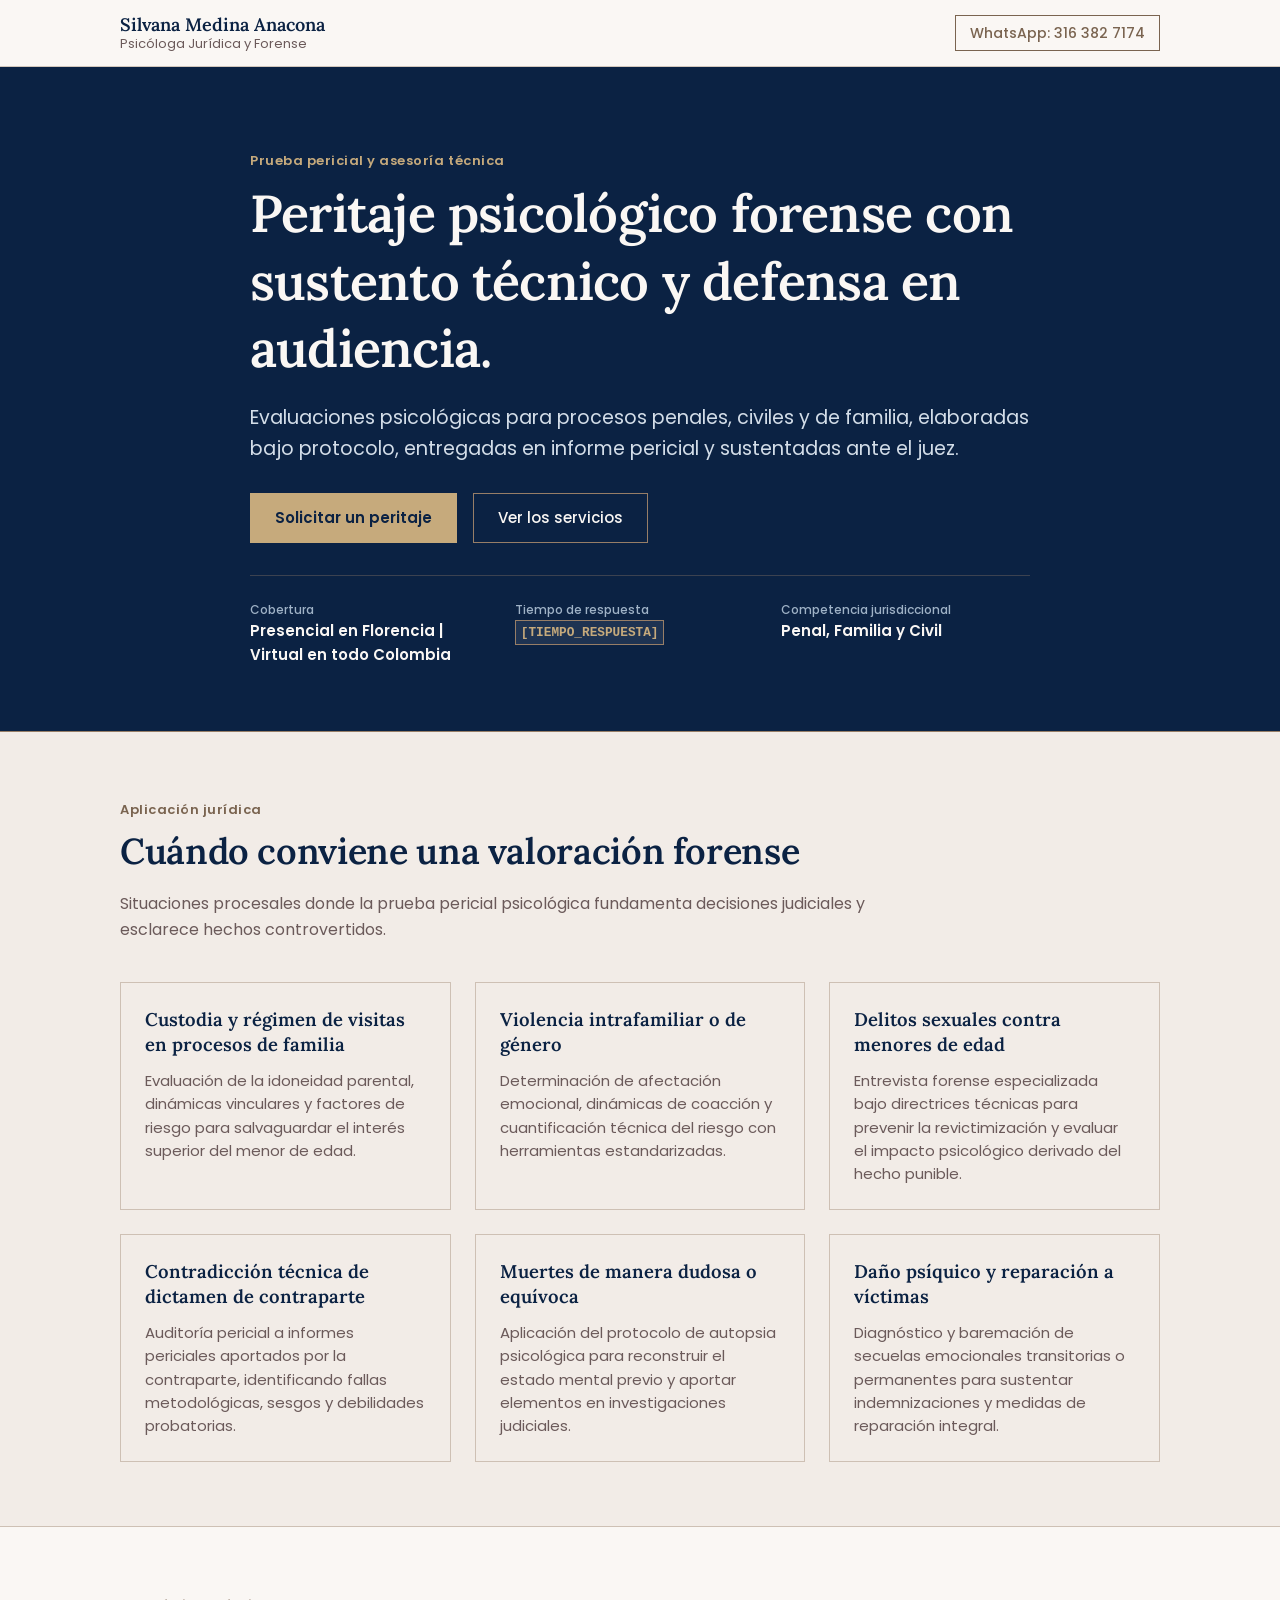
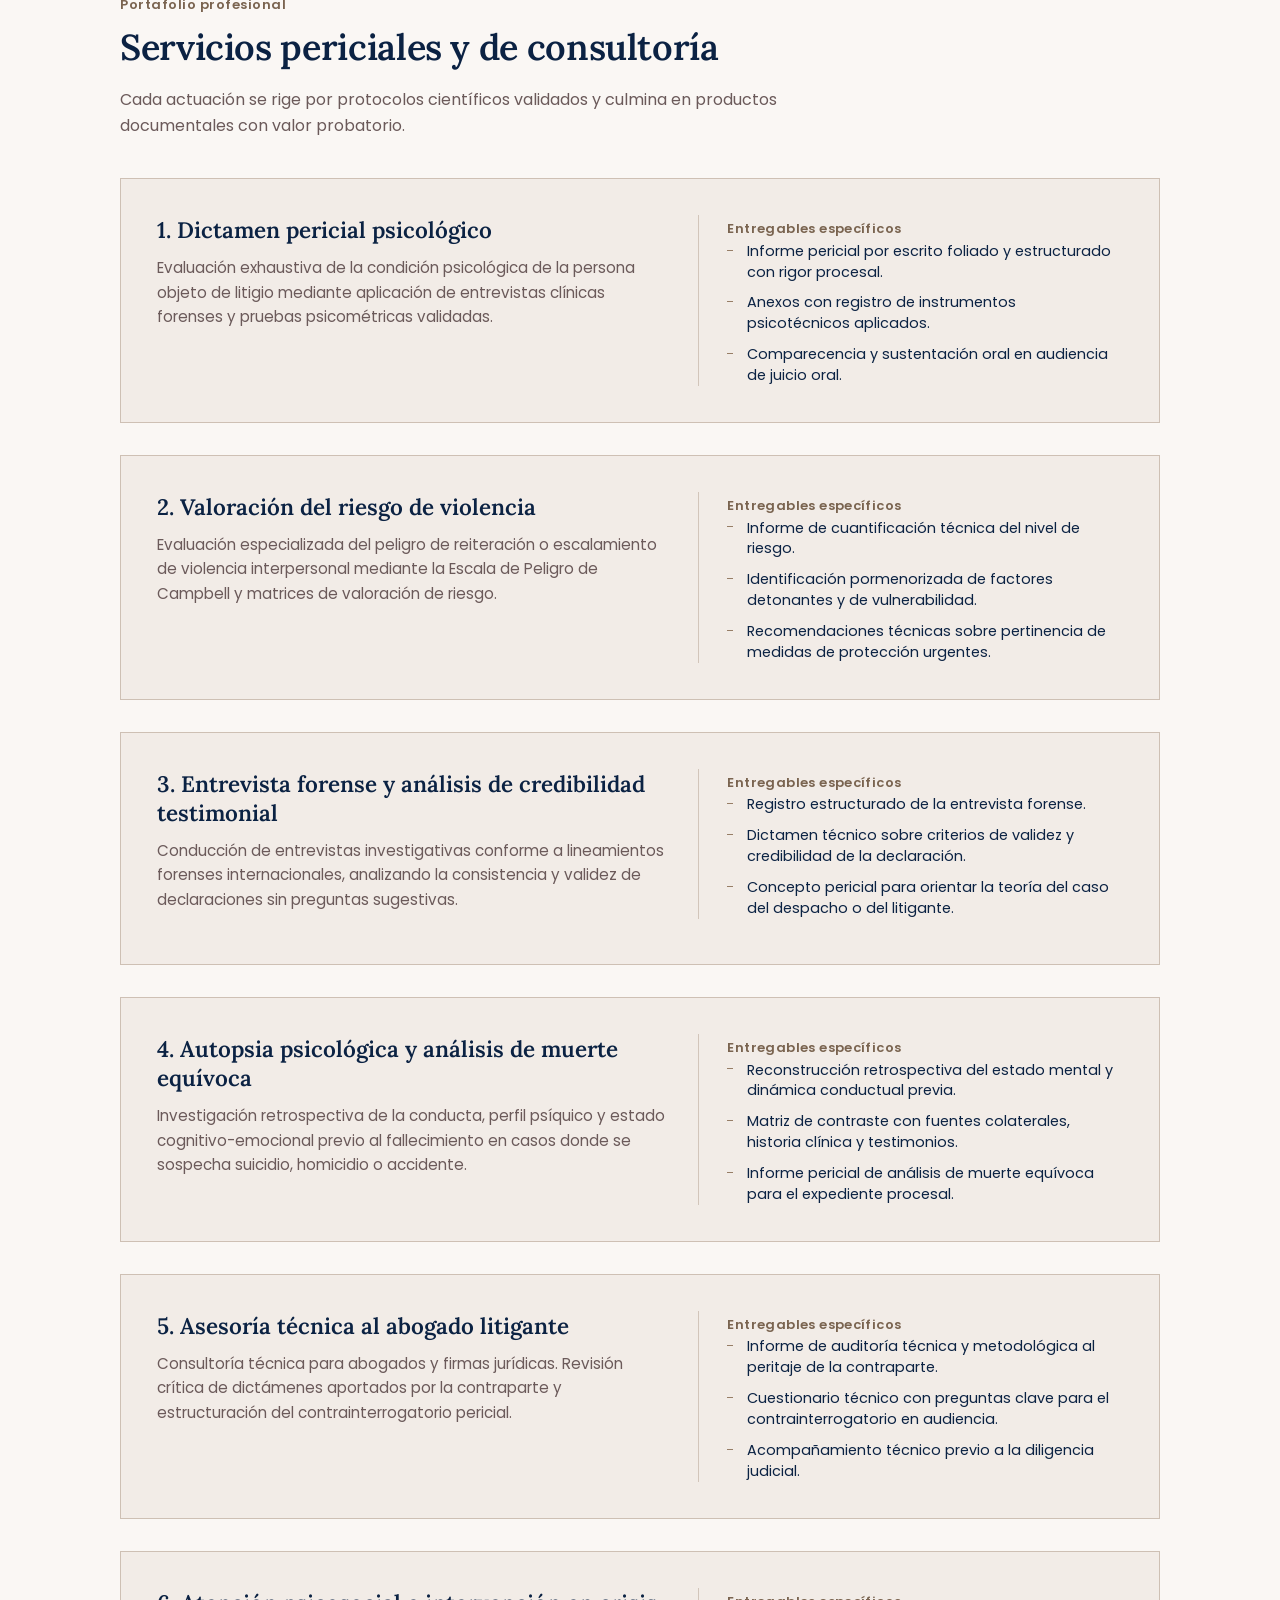
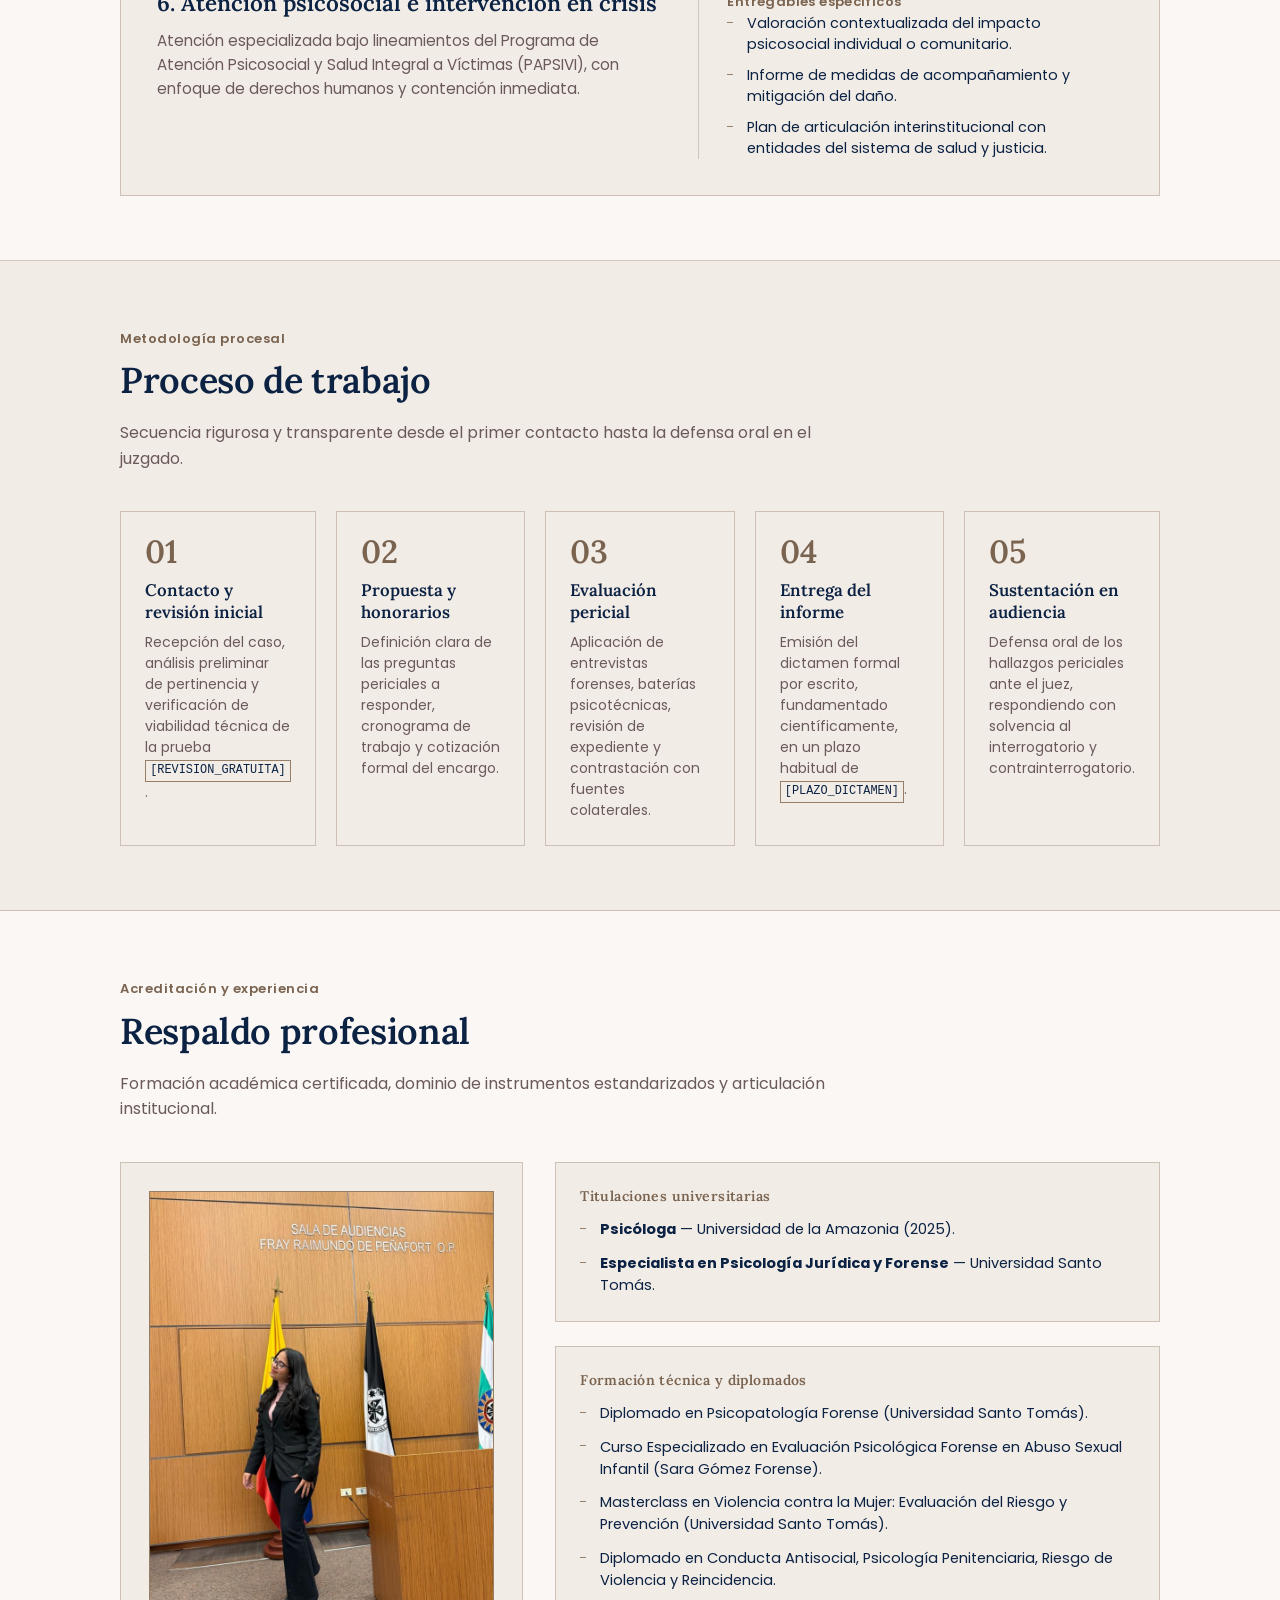
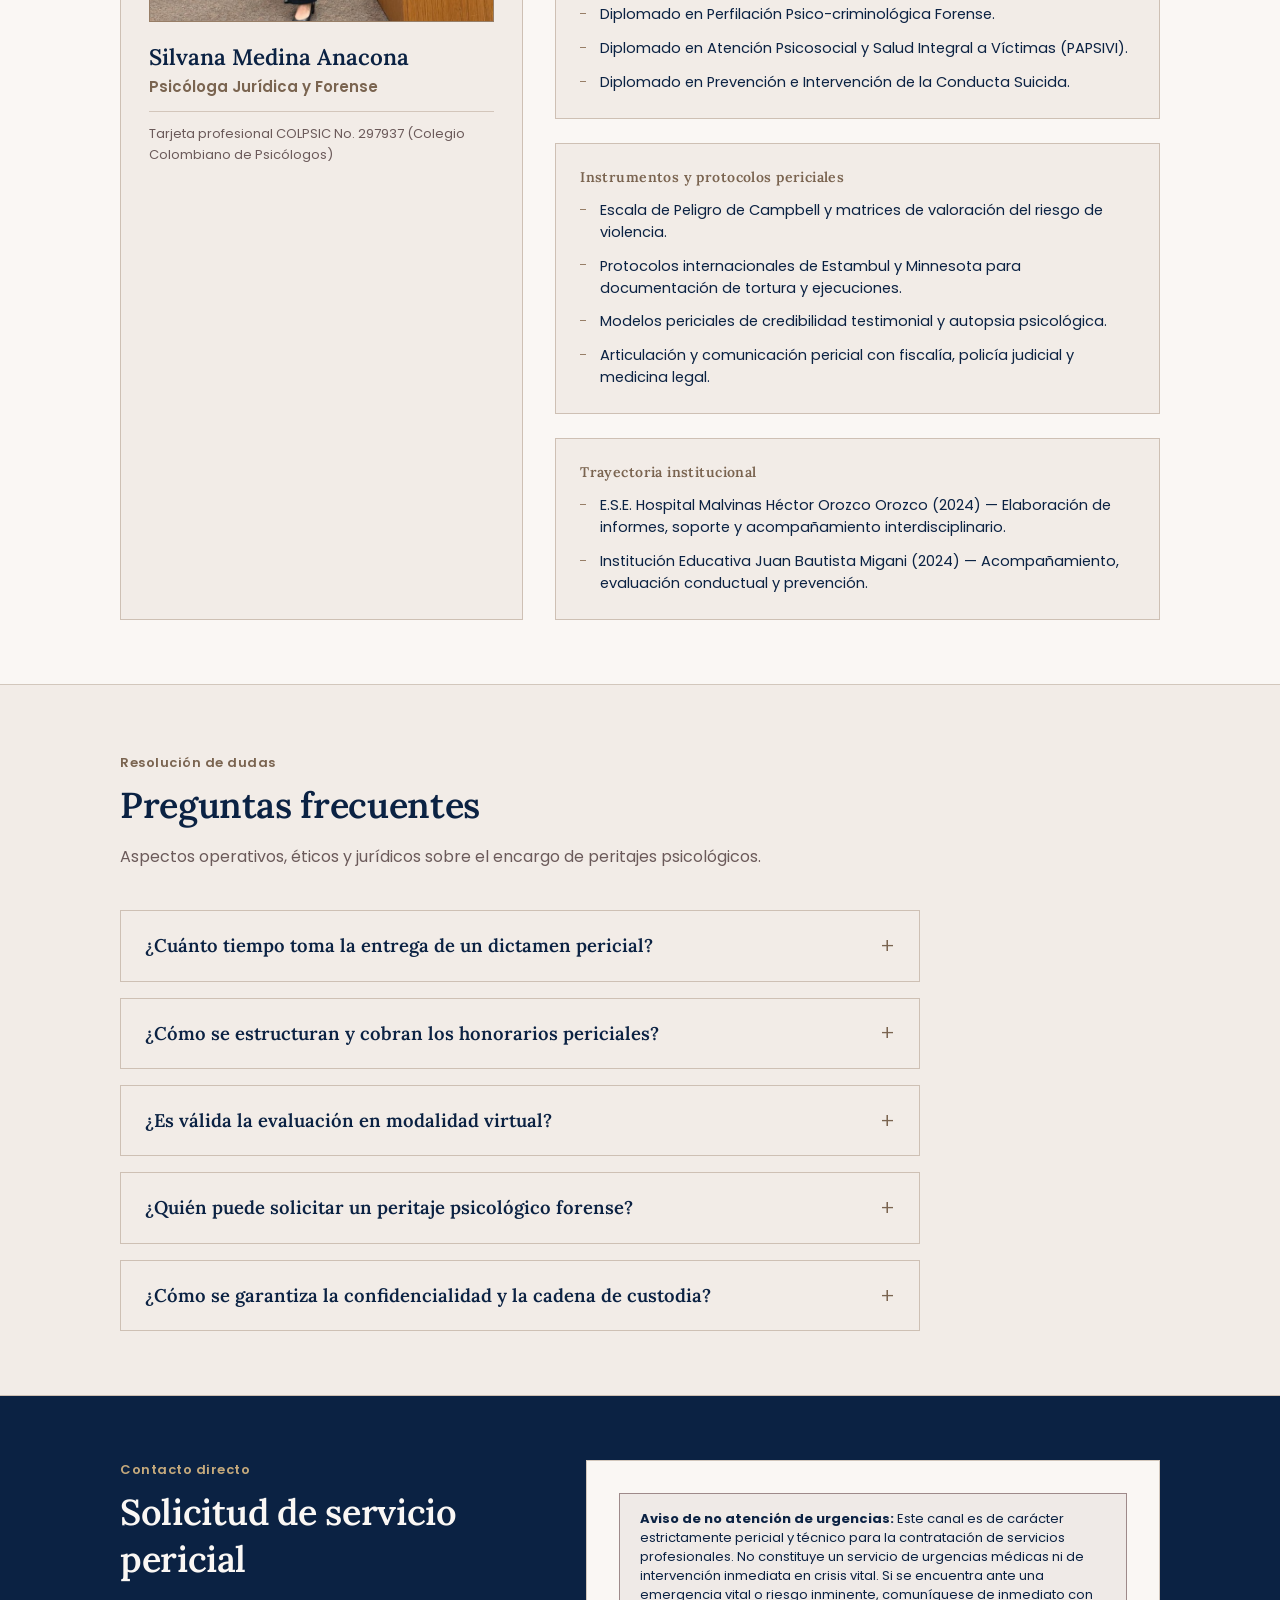
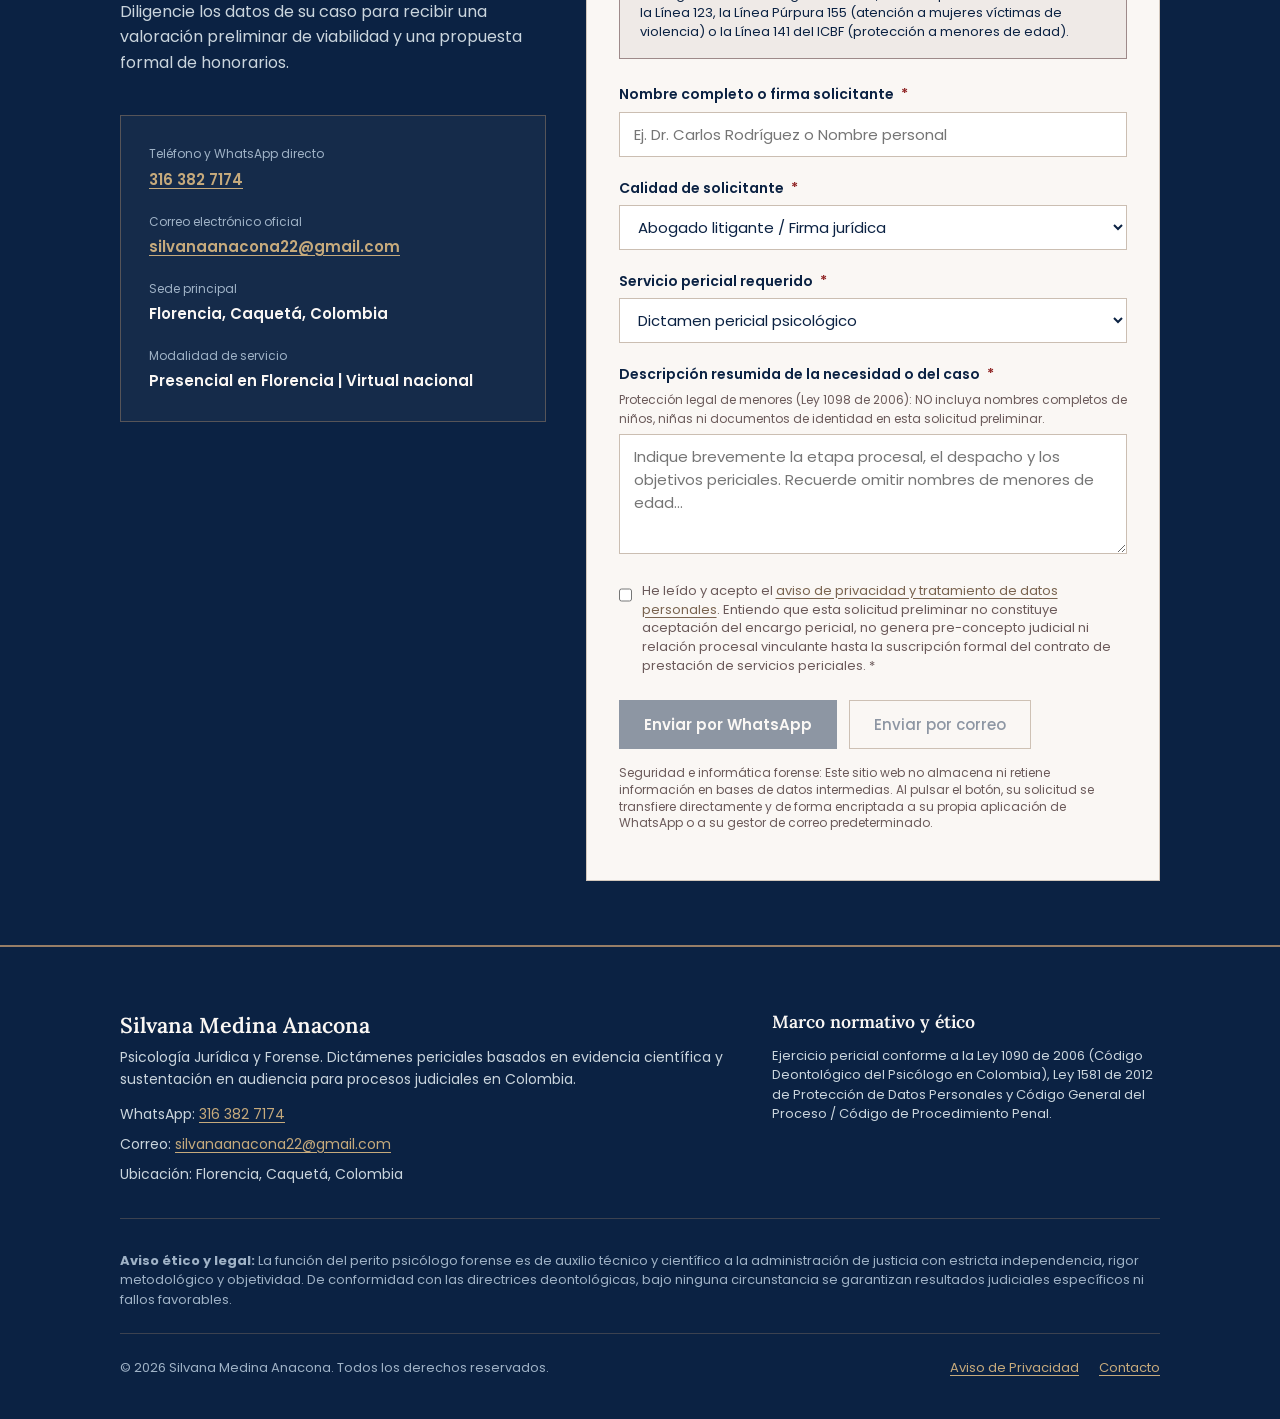
==== index.html @ f07126b5 "feat: initial release of forensic psychology website" ====
<!DOCTYPE html>
<html lang="es-CO">

<head>
  <meta charset="UTF-8">
  <meta name="viewport" content="width=device-width, initial-scale=1.0">
  <meta http-equiv="X-Content-Type-Options" content="nosniff">
  <meta name="referrer" content="strict-origin-when-cross-origin">

  <title>Psicóloga forense en Florencia, Caquetá | Peritaje psicológico</title>
  <meta name="description"
    content="Peritajes psicológicos forenses con sustento técnico y sustentación en audiencia. Evaluaciones para procesos penales, civiles y de familia en Florencia, Caquetá y Colombia.">
  <meta name="keywords"
    content="psicóloga forense, peritaje psicológico, perito psicólogo, dictamen pericial, valoración de riesgo, Florencia, Caquetá, Colombia">
  <link rel="canonical" href="https://silvanamedinaforense.github.io/">

  <!-- Open Graph -->
  <meta property="og:title" content="Peritaje psicológico forense con sustento técnico y defensa en audiencia">
  <meta property="og:description"
    content="Evaluaciones periciales psicológicas para procesos penales, civiles y de familia. Atención presencial en Florencia y virtual en todo Colombia.">
  <meta property="og:type" content="website">
  <meta property="og:url" content="https://silvanamedinaforense.github.io/">
  <meta property="og:image" content="https://silvanamedinaforense.github.io/img/og-image.jpg">
  <meta property="og:locale" content="es_CO">

  <!-- Twitter Card -->
  <meta name="twitter:card" content="summary_large_image">
  <meta name="twitter:title" content="Psicología Jurídica y Forense | Silvana Medina Anacona">
  <meta name="twitter:description"
    content="Dictámenes periciales, valoración de riesgo, análisis de credibilidad y asesoría técnica a abogados litigantes en Colombia.">
  <meta name="twitter:image" content="https://silvanamedinaforense.github.io/img/og-image.jpg">

  <!-- Icono y tipografias -->
  <link rel="icon" type="image/svg+xml" href="img/favicon.svg">
  <link rel="preconnect" href="https://fonts.googleapis.com">
  <link rel="preconnect" href="https://fonts.gstatic.com" crossorigin>
  <link
    href="https://fonts.googleapis.com/css2?family=Lora:ital,wght@0,400;0,500;0,600;0,700;1,400;1,500&family=Poppins:wght@300;400;500;600;700&display=swap"
    rel="stylesheet">

  <!-- Estilos del sitio -->
  <link rel="stylesheet" href="css/styles.css">

  <!-- Datos estructurados Schema.org -->
  <script type="application/ld+json">
  {
    "@context": "https://schema.org",
    "@type": "ProfessionalService",
    "name": "Silvana Medina Anacona - Psicología Jurídica y Forense",
    "image": "https://silvanamedinaforense.github.io/img/og-image.jpg",
    "description": "Servicios de peritaje psicológico forense, valoración del riesgo de violencia, análisis de credibilidad testimonial y asesoría técnica para procesos judiciales en Colombia.",
    "telephone": "+573163827174",
    "email": "silvanaanacona22@gmail.com",
    "address": {
      "@type": "PostalAddress",
      "addressLocality": "Florencia",
      "addressRegion": "Caquetá",
      "addressCountry": "CO"
    },
    "areaServed": [
      {
        "@type": "AdministrativeArea",
        "name": "Florencia, Caquetá"
      },
      {
        "@type": "Country",
        "name": "Colombia"
      }
    ],
    "hasOfferCatalog": {
      "@type": "OfferCatalog",
      "name": "Servicios Periciales Forenses",
      "itemListElement": [
        {
          "@type": "Offer",
          "itemOffered": {
            "@type": "Service",
            "name": "Dictamen pericial psicológico"
          }
        },
        {
          "@type": "Offer",
          "itemOffered": {
            "@type": "Service",
            "name": "Valoración del riesgo de violencia (Escala de Peligro de Campbell)"
          }
        },
        {
          "@type": "Offer",
          "itemOffered": {
            "@type": "Service",
            "name": "Entrevista forense y análisis de credibilidad testimonial"
          }
        },
        {
          "@type": "Offer",
          "itemOffered": {
            "@type": "Service",
            "name": "Autopsia psicológica y análisis de muerte equívoca"
          }
        },
        {
          "@type": "Offer",
          "itemOffered": {
            "@type": "Service",
            "name": "Asesoría técnica al abogado litigante"
          }
        },
        {
          "@type": "Offer",
          "itemOffered": {
            "@type": "Service",
            "name": "Atención psicosocial (PAPSIVI) e intervención en crisis"
          }
        }
      ]
    }
  }
  </script>
</head>

<body>
  <!-- Enlace accesible de salto -->
  <a href="#contenido-principal" class="skip-link">Saltar al contenido principal</a>

  <!-- 6.1 Barra superior -->
  <header class="top-bar">
    <div class="container top-bar-inner">
      <div class="brand-info">
        <span class="brand-name">Silvana Medina Anacona</span>
        <span class="brand-title">Psicóloga Jurídica y Forense</span>
      </div>
      <div class="top-bar-actions">
        <a href="https://wa.me/573163827174" target="_blank" rel="noopener noreferrer" class="top-contact-link">
          WhatsApp: 316 382 7174
        </a>
      </div>
    </div>
  </header>

  <main id="contenido-principal">
    <!-- 6.2 Encabezado principal (Hero) -->
    <section class="hero">
      <div class="container hero-content">
        <span class="section-tag">Prueba pericial y asesoría técnica</span>
        <h1>Peritaje psicológico forense con sustento técnico y defensa en audiencia.</h1>
        <p class="lead">Evaluaciones psicológicas para procesos penales, civiles y de familia, elaboradas bajo
          protocolo, entregadas en informe pericial y sustentadas ante el juez.</p>
        <div class="hero-actions">
          <a href="#solicitud" class="btn btn-primary">Solicitar un peritaje</a>
          <a href="#servicios" class="btn btn-secondary">Ver los servicios</a>
        </div>
        <div class="hero-meta">
          <div class="meta-item">
            <span class="meta-label">Cobertura</span>
            <span class="meta-value">Presencial en Florencia | Virtual en todo Colombia</span>
          </div>
          <div class="meta-item">
            <span class="meta-label">Tiempo de respuesta</span>
            <span class="meta-value"><span class="pending-placeholder">[TIEMPO_RESPUESTA]</span></span>
          </div>
          <div class="meta-item">
            <span class="meta-label">Competencia jurisdiccional</span>
            <span class="meta-value">Penal, Familia y Civil</span>
          </div>
        </div>
      </div>
    </section>

    <!-- 6.3 Cuándo conviene una valoración forense -->
    <section class="section section-alt" id="casos-de-uso">
      <div class="container">
        <div class="section-header">
          <span class="section-tag">Aplicación jurídica</span>
          <h2>Cuándo conviene una valoración forense</h2>
          <p class="text-muted">Situaciones procesales donde la prueba pericial psicológica fundamenta decisiones
            judiciales y esclarece hechos controvertidos.</p>
        </div>
        <div class="cases-grid">
          <article class="case-card">
            <h3 class="case-title">Custodia y régimen de visitas en procesos de familia</h3>
            <p class="case-desc">Evaluación de la idoneidad parental, dinámicas vinculares y factores de riesgo para
              salvaguardar el interés superior del menor de edad.</p>
          </article>
          <article class="case-card">
            <h3 class="case-title">Violencia intrafamiliar o de género</h3>
            <p class="case-desc">Determinación de afectación emocional, dinámicas de coacción y cuantificación técnica
              del riesgo con herramientas estandarizadas.</p>
          </article>
          <article class="case-card">
            <h3 class="case-title">Delitos sexuales contra menores de edad</h3>
            <p class="case-desc">Entrevista forense especializada bajo directrices técnicas para prevenir la
              revictimización y evaluar el impacto psicológico derivado del hecho punible.</p>
          </article>
          <article class="case-card">
            <h3 class="case-title">Contradicción técnica de dictamen de contraparte</h3>
            <p class="case-desc">Auditoría pericial a informes periciales aportados por la contraparte, identificando
              fallas metodológicas, sesgos y debilidades probatorias.</p>
          </article>
          <article class="case-card">
            <h3 class="case-title">Muertes de manera dudosa o equívoca</h3>
            <p class="case-desc">Aplicación del protocolo de autopsia psicológica para reconstruir el estado mental
              previo y aportar elementos en investigaciones judiciales.</p>
          </article>
          <article class="case-card">
            <h3 class="case-title">Daño psíquico y reparación a víctimas</h3>
            <p class="case-desc">Diagnóstico y baremación de secuelas emocionales transitorias o permanentes para
              sustentar indemnizaciones y medidas de reparación integral.</p>
          </article>
        </div>
      </div>
    </section>

    <!-- 6.4 Servicios -->
    <section class="section" id="servicios">
      <div class="container">
        <div class="section-header">
          <span class="section-tag">Portafolio profesional</span>
          <h2>Servicios periciales y de consultoría</h2>
          <p class="text-muted">Cada actuación se rige por protocolos científicos validados y culmina en productos
            documentales con valor probatorio.</p>
        </div>
        <div class="services-list">
          <article class="service-card">
            <div class="service-header">
              <h3>1. Dictamen pericial psicológico</h3>
              <p>Evaluación exhaustiva de la condición psicológica de la persona objeto de litigio mediante aplicación
                de entrevistas clínicas forenses y pruebas psicométricas validadas.</p>
            </div>
            <div class="service-deliverables">
              <span class="deliverables-title">Entregables específicos</span>
              <ul class="deliverables-list">
                <li>Informe pericial por escrito foliado y estructurado con rigor procesal.</li>
                <li>Anexos con registro de instrumentos psicotécnicos aplicados.</li>
                <li>Comparecencia y sustentación oral en audiencia de juicio oral.</li>
              </ul>
            </div>
          </article>

          <article class="service-card">
            <div class="service-header">
              <h3>2. Valoración del riesgo de violencia</h3>
              <p>Evaluación especializada del peligro de reiteración o escalamiento de violencia interpersonal mediante
                la Escala de Peligro de Campbell y matrices de valoración de riesgo.</p>
            </div>
            <div class="service-deliverables">
              <span class="deliverables-title">Entregables específicos</span>
              <ul class="deliverables-list">
                <li>Informe de cuantificación técnica del nivel de riesgo.</li>
                <li>Identificación pormenorizada de factores detonantes y de vulnerabilidad.</li>
                <li>Recomendaciones técnicas sobre pertinencia de medidas de protección urgentes.</li>
              </ul>
            </div>
          </article>

          <article class="service-card">
            <div class="service-header">
              <h3>3. Entrevista forense y análisis de credibilidad testimonial</h3>
              <p>Conducción de entrevistas investigativas conforme a lineamientos forenses internacionales, analizando
                la consistencia y validez de declaraciones sin preguntas sugestivas.</p>
            </div>
            <div class="service-deliverables">
              <span class="deliverables-title">Entregables específicos</span>
              <ul class="deliverables-list">
                <li>Registro estructurado de la entrevista forense.</li>
                <li>Dictamen técnico sobre criterios de validez y credibilidad de la declaración.</li>
                <li>Concepto pericial para orientar la teoría del caso del despacho o del litigante.</li>
              </ul>
            </div>
          </article>

          <article class="service-card">
            <div class="service-header">
              <h3>4. Autopsia psicológica y análisis de muerte equívoca</h3>
              <p>Investigación retrospectiva de la conducta, perfil psíquico y estado cognitivo-emocional previo al
                fallecimiento en casos donde se sospecha suicidio, homicidio o accidente.</p>
            </div>
            <div class="service-deliverables">
              <span class="deliverables-title">Entregables específicos</span>
              <ul class="deliverables-list">
                <li>Reconstrucción retrospectiva del estado mental y dinámica conductual previa.</li>
                <li>Matriz de contraste con fuentes colaterales, historia clínica y testimonios.</li>
                <li>Informe pericial de análisis de muerte equívoca para el expediente procesal.</li>
              </ul>
            </div>
          </article>

          <article class="service-card">
            <div class="service-header">
              <h3>5. Asesoría técnica al abogado litigante</h3>
              <p>Consultoría técnica para abogados y firmas jurídicas. Revisión crítica de dictámenes aportados por la
                contraparte y estructuración del contrainterrogatorio pericial.</p>
            </div>
            <div class="service-deliverables">
              <span class="deliverables-title">Entregables específicos</span>
              <ul class="deliverables-list">
                <li>Informe de auditoría técnica y metodológica al peritaje de la contraparte.</li>
                <li>Cuestionario técnico con preguntas clave para el contrainterrogatorio en audiencia.</li>
                <li>Acompañamiento técnico previo a la diligencia judicial.</li>
              </ul>
            </div>
          </article>

          <article class="service-card">
            <div class="service-header">
              <h3>6. Atención psicosocial e intervención en crisis</h3>
              <p>Atención especializada bajo lineamientos del Programa de Atención Psicosocial y Salud Integral a
                Víctimas (PAPSIVI), con enfoque de derechos humanos y contención inmediata.</p>
            </div>
            <div class="service-deliverables">
              <span class="deliverables-title">Entregables específicos</span>
              <ul class="deliverables-list">
                <li>Valoración contextualizada del impacto psicosocial individual o comunitario.</li>
                <li>Informe de medidas de acompañamiento y mitigación del daño.</li>
                <li>Plan de articulación interinstitucional con entidades del sistema de salud y justicia.</li>
              </ul>
            </div>
          </article>
        </div>
      </div>
    </section>

    <!-- 6.5 Proceso de trabajo -->
    <section class="section section-alt" id="proceso">
      <div class="container">
        <div class="section-header">
          <span class="section-tag">Metodología procesal</span>
          <h2>Proceso de trabajo</h2>
          <p class="text-muted">Secuencia rigurosa y transparente desde el primer contacto hasta la defensa oral en el
            juzgado.</p>
        </div>
        <ol class="process-list">
          <li class="process-step">
            <span class="process-number">01</span>
            <h3 class="process-title">Contacto y revisión inicial</h3>
            <p class="process-desc">Recepción del caso, análisis preliminar de pertinencia y verificación de viabilidad
              técnica de la prueba <span class="pending-placeholder">[REVISION_GRATUITA]</span>.</p>
          </li>
          <li class="process-step">
            <span class="process-number">02</span>
            <h3 class="process-title">Propuesta y honorarios</h3>
            <p class="process-desc">Definición clara de las preguntas periciales a responder, cronograma de trabajo y
              cotización formal del encargo.</p>
          </li>
          <li class="process-step">
            <span class="process-number">03</span>
            <h3 class="process-title">Evaluación pericial</h3>
            <p class="process-desc">Aplicación de entrevistas forenses, baterías psicotécnicas, revisión de expediente y
              contrastación con fuentes colaterales.</p>
          </li>
          <li class="process-step">
            <span class="process-number">04</span>
            <h3 class="process-title">Entrega del informe</h3>
            <p class="process-desc">Emisión del dictamen formal por escrito, fundamentado científicamente, en un plazo
              habitual de <span class="pending-placeholder">[PLAZO_DICTAMEN]</span>.</p>
          </li>
          <li class="process-step">
            <span class="process-number">05</span>
            <h3 class="process-title">Sustentación en audiencia</h3>
            <p class="process-desc">Defensa oral de los hallazgos periciales ante el juez, respondiendo con solvencia al
              interrogatorio y contrainterrogatorio.</p>
          </li>
        </ol>
      </div>
    </section>

    <!-- 6.6 Respaldo profesional -->
    <section class="section" id="respaldo">
      <div class="container">
        <div class="section-header">
          <span class="section-tag">Acreditación y experiencia</span>
          <h2>Respaldo profesional</h2>
          <p class="text-muted">Formación académica certificada, dominio de instrumentos estandarizados y articulación
            institucional.</p>
        </div>
        <div class="credentials-grid">
          <div class="profile-card">
            <div class="profile-photo-wrapper">
              <img src="img/silvana-medina.jpg"
                alt="Silvana Medina Anacona, psicóloga jurídica y forense en sala de audiencias" class="profile-photo"
                width="600" height="750" loading="lazy" decoding="async">
            </div>
            <h3 class="profile-name">Silvana Medina Anacona</h3>
            <p class="profile-role">Psicóloga Jurídica y Forense</p>
            <p class="profile-registry">Tarjeta profesional COLPSIC No. 297937 (Colegio Colombiano de Psicólogos)</p>
          </div>

          <div class="credentials-content">
            <div class="credential-block">
              <h4 class="credential-block-title">Titulaciones universitarias</h4>
              <ul class="credential-items">
                <li><strong>Psicóloga</strong> — Universidad de la Amazonia (2025).</li>
                <li><strong>Especialista en Psicología Jurídica y Forense</strong> — Universidad Santo Tomás.</li>
              </ul>
            </div>

            <div class="credential-block">
              <h4 class="credential-block-title">Formación técnica y diplomados</h4>
              <ul class="credential-items">
                <li>Diplomado en Psicopatología Forense (Universidad Santo Tomás).</li>
                <li>Curso Especializado en Evaluación Psicológica Forense en Abuso Sexual Infantil (Sara Gómez Forense).
                </li>
                <li>Masterclass en Violencia contra la Mujer: Evaluación del Riesgo y Prevención (Universidad Santo
                  Tomás).</li>
                <li>Diplomado en Conducta Antisocial, Psicología Penitenciaria, Riesgo de Violencia y Reincidencia.</li>
                <li>Diplomado en Perfilación Psico-criminológica Forense.</li>
                <li>Diplomado en Atención Psicosocial y Salud Integral a Víctimas (PAPSIVI).</li>
                <li>Diplomado en Prevención e Intervención de la Conducta Suicida.</li>
              </ul>
            </div>

            <div class="credential-block">
              <h4 class="credential-block-title">Instrumentos y protocolos periciales</h4>
              <ul class="credential-items">
                <li>Escala de Peligro de Campbell y matrices de valoración del riesgo de violencia.</li>
                <li>Protocolos internacionales de Estambul y Minnesota para documentación de tortura y ejecuciones.</li>
                <li>Modelos periciales de credibilidad testimonial y autopsia psicológica.</li>
                <li>Articulación y comunicación pericial con fiscalía, policía judicial y medicina legal.</li>
              </ul>
            </div>

            <div class="credential-block">
              <h4 class="credential-block-title">Trayectoria institucional</h4>
              <ul class="credential-items">
                <li>E.S.E. Hospital Malvinas Héctor Orozco Orozco (2024) — Elaboración de informes, soporte y
                  acompañamiento interdisciplinario.</li>
                <li>Institución Educativa Juan Bautista Migani (2024) — Acompañamiento, evaluación conductual y
                  prevención.</li>
              </ul>
            </div>
          </div>
        </div>
      </div>
    </section>

    <!-- 6.7 Preguntas frecuentes -->
    <section class="section section-alt" id="faq">
      <div class="container">
        <div class="section-header">
          <span class="section-tag">Resolución de dudas</span>
          <h2>Preguntas frecuentes</h2>
          <p class="text-muted">Aspectos operativos, éticos y jurídicos sobre el encargo de peritajes psicológicos.</p>
        </div>
        <div class="faq-list">
          <details class="faq-item">
            <summary class="faq-summary">¿Cuánto tiempo toma la entrega de un dictamen pericial?</summary>
            <div class="faq-body">
              <p>El plazo estándar habitual es de <span class="pending-placeholder">[PLAZO_DICTAMEN]</span> contados a
                partir de la finalización de las sesiones de evaluación y la recepción completa del expediente procesal.
                En solicitudes urgentes con términos judiciales próximos, se evalúa un cronograma prioritario en la
                propuesta técnica inicial.</p>
            </div>
          </details>

          <details class="faq-item">
            <summary class="faq-summary">¿Cómo se estructuran y cobran los honorarios periciales?</summary>
            <div class="faq-body">
              <p>Los honorarios se cotizan de manera individual según la complejidad del caso, la cantidad de personas a
                evaluar, el volumen documental y si incluye sustentación en juicio oral. Se formaliza mediante propuesta
                escrita con un porcentaje inicial al suscribir el encargo y el saldo a la entrega del dictamen.</p>
            </div>
          </details>

          <details class="faq-item">
            <summary class="faq-summary">¿Es válida la evaluación en modalidad virtual?</summary>
            <div class="faq-body">
              <p>Sí. Conforme a las normas procesales colombianas y los estándares del Colegio Colombiano de Psicólogos,
                la evaluación virtual es plenamente admisible cuando las condiciones técnicas y metodológicas garantizan
                la confidencialidad, la identidad del evaluado y la idoneidad del protocolo aplicado. Para casos que
                exijan presencialidad, la atención se realiza en la ciudad de Florencia.</p>
            </div>
          </details>

          <details class="faq-item">
            <summary class="faq-summary">¿Quién puede solicitar un peritaje psicológico forense?</summary>
            <div class="faq-body">
              <p>Puede ser solicitado por abogados litigantes en representación de sus clientes (peritaje de parte), por
                personas naturales involucradas en procesos de familia o civiles, por despachos judiciales o de
                fiscalía, y por entidades que requieran valoraciones periciales especializadas.</p>
            </div>
          </details>

          <details class="faq-item">
            <summary class="faq-summary">¿Cómo se garantiza la confidencialidad y la cadena de custodia?</summary>
            <div class="faq-body">
              <p>Toda la información remitida está cobijada por el secreto profesional y la reserva pericial consagrados
                en el Código Deontológico (Ley 1090 de 2006). Los documentos procesales y registros de evaluación se
                custodian bajo protocolos estrictos de seguridad de la información física y digital, garantizando la
                preservación de evidencias e integridad de datos.</p>
            </div>
          </details>
        </div>
      </div>
    </section>

    <!-- 6.8 Formulario de solicitud -->
    <section class="section contact-section" id="solicitud">
      <div class="container">
        <div class="contact-layout">
          <div class="contact-info">
            <span class="section-tag">Contacto directo</span>
            <h2>Solicitud de servicio pericial</h2>
            <p>Diligencie los datos de su caso para recibir una valoración preliminar de viabilidad y una propuesta
              formal de honorarios.</p>

            <div class="contact-card">
              <div class="contact-card-item">
                <span class="contact-card-label">Teléfono y WhatsApp directo</span>
                <span class="contact-card-value">
                  <a href="https://wa.me/573163827174" target="_blank" rel="noopener noreferrer">316 382 7174</a>
                </span>
              </div>
              <div class="contact-card-item">
                <span class="contact-card-label">Correo electrónico oficial</span>
                <span class="contact-card-value">
                  <a href="mailto:silvanaanacona22@gmail.com">silvanaanacona22@gmail.com</a>
                </span>
              </div>
              <div class="contact-card-item">
                <span class="contact-card-label">Sede principal</span>
                <span class="contact-card-value">Florencia, Caquetá, Colombia</span>
              </div>
              <div class="contact-card-item">
                <span class="contact-card-label">Modalidad de servicio</span>
                <span class="contact-card-value">Presencial en Florencia | Virtual nacional</span>
              </div>
            </div>
          </div>

          <div class="form-wrapper">
            <div class="emergency-notice">
              <strong>Aviso de no atención de urgencias:</strong> Este canal es de carácter estrictamente pericial y
              técnico para la contratación de servicios profesionales. No constituye un servicio de urgencias médicas ni
              de intervención inmediata en crisis vital. Si se encuentra ante una emergencia vital o riesgo inminente,
              comuníquese de inmediato con la Línea 123, la Línea Púrpura 155 (atención a mujeres víctimas de violencia)
              o la Línea 141 del ICBF (protección a menores de edad).
            </div>

            <form id="forensic-request-form" novalidate>
              <div class="form-group">
                <label for="requester-name" class="form-label">
                  Nombre completo o firma solicitante <span class="required">*</span>
                </label>
                <input type="text" id="requester-name" class="form-input"
                  placeholder="Ej. Dr. Carlos Rodríguez o Nombre personal" required>
              </div>

              <div class="form-group">
                <label for="requester-type" class="form-label">
                  Calidad de solicitante <span class="required">*</span>
                </label>
                <select id="requester-type" class="form-select" required>
                  <option value="Abogado litigante / Firma jurídica">Abogado litigante / Firma jurídica</option>
                  <option value="Persona natural (proceso de familia / civil)">Persona natural (proceso de familia /
                    civil)</option>
                  <option value="Entidad u organización (comisaría, ONG, institución)">Entidad u organización
                    (comisaría, ONG, institución)</option>
                  <option value="Otro tipo de consultante">Otro</option>
                </select>
              </div>

              <div class="form-group">
                <label for="service-requested" class="form-label">
                  Servicio pericial requerido <span class="required">*</span>
                </label>
                <select id="service-requested" class="form-select" required>
                  <option value="Dictamen pericial psicológico">Dictamen pericial psicológico</option>
                  <option value="Valoración del riesgo de violencia">Valoración del riesgo de violencia (Campbell)
                  </option>
                  <option value="Entrevista forense y análisis de credibilidad">Entrevista forense y análisis de
                    credibilidad</option>
                  <option value="Autopsia psicológica y muerte equívoca">Autopsia psicológica y análisis de muerte
                    equívoca</option>
                  <option value="Asesoría técnica al abogado litigante">Asesoría técnica al abogado litigante</option>
                  <option value="Atención psicosocial e intervención en crisis">Atención psicosocial e intervención en
                    crisis</option>
                </select>
              </div>

              <div class="form-group">
                <label for="case-description" class="form-label">
                  Descripción resumida de la necesidad o del caso <span class="required">*</span>
                  <span class="form-hint">Protección legal de menores (Ley 1098 de 2006): NO incluya nombres completos
                    de niños, niñas ni documentos de identidad en esta solicitud preliminar.</span>
                </label>
                <textarea id="case-description" class="form-textarea"
                  placeholder="Indique brevemente la etapa procesal, el despacho y los objetivos periciales. Recuerde omitir nombres de menores de edad..."
                  required></textarea>
              </div>

              <div class="form-checkbox-group">
                <input type="checkbox" id="privacy-consent" class="form-checkbox">
                <label for="privacy-consent" class="form-checkbox-label">
                  He leído y acepto el <a href="privacidad.html" target="_blank">aviso de privacidad y tratamiento de
                    datos personales</a>. Entiendo que esta solicitud preliminar no constituye aceptación del encargo
                  pericial, no genera pre-concepto judicial ni relación procesal vinculante hasta la suscripción formal
                  del contrato de prestación de servicios periciales. <span class="required">*</span>
                </label>
              </div>

              <div class="form-actions">
                <button type="submit" id="btn-send-whatsapp" class="btn btn-primary" disabled aria-disabled="true">
                  Enviar por WhatsApp
                </button>
                <button type="button" id="btn-send-email" class="btn btn-secondary" disabled aria-disabled="true">
                  Enviar por correo
                </button>
              </div>

              <p class="form-notice">
                Seguridad e informática forense: Este sitio web no almacena ni retiene información en bases de datos
                intermedias. Al pulsar el botón, su solicitud se transfiere directamente y de forma encriptada a su
                propia aplicación de WhatsApp o a su gestor de correo predeterminado.
              </p>
            </form>
          </div>
        </div>
      </div>
    </section>
  </main>

  <!-- 6.9 Cierre y pie de página -->
  <footer class="footer">
    <div class="container">
      <div class="footer-top">
        <div class="footer-brand">
          <h4>Silvana Medina Anacona</h4>
          <p>Psicología Jurídica y Forense. Dictámenes periciales basados en evidencia científica y sustentación en
            audiencia para procesos judiciales en Colombia.</p>
          <ul class="footer-contact-items">
            <li>WhatsApp: <a href="https://wa.me/573163827174" target="_blank" rel="noopener noreferrer">316 382
                7174</a></li>
            <li>Correo: <a href="mailto:silvanaanacona22@gmail.com">silvanaanacona22@gmail.com</a></li>
            <li>Ubicación: Florencia, Caquetá, Colombia</li>
          </ul>
        </div>
        <div>
          <h4 class="footer-normative-title">Marco normativo y ético</h4>
          <p class="footer-normative-text">
            Ejercicio pericial conforme a la Ley 1090 de 2006 (Código Deontológico del Psicólogo en Colombia), Ley 1581
            de 2012 de Protección de Datos Personales y Código General del Proceso / Código de Procedimiento Penal.
          </p>
        </div>
      </div>

      <div class="footer-legal-notice">
        <strong>Aviso ético y legal:</strong> La función del perito psicólogo forense es de auxilio técnico y científico
        a la administración de justicia con estricta independencia, rigor metodológico y objetividad. De conformidad con
        las directrices deontológicas, bajo ninguna circunstancia se garantizan resultados judiciales específicos ni
        fallos favorables.
      </div>

      <div class="footer-bottom">
        <div>
          &copy; 2026 Silvana Medina Anacona. Todos los derechos reservados.
        </div>
        <ul class="footer-bottom-links">
          <li><a href="privacidad.html">Aviso de Privacidad</a></li>
          <li><a href="#solicitud">Contacto</a></li>
        </ul>
      </div>
    </div>
  </footer>

  <!-- Script principal con carga diferida -->
  <script src="js/main.js" defer></script>
</body>

</html>
---- css/styles.css ----
/* ==========================================================================
   Variables y tokens de disenio institucional y forense
   - 70% Crema: Fondo general y superficies elevadas
   - 20% Navy: Bloques estructurales (Hero, Contacto, Pie de pagina)
   - 10% Dorado y Malva: Tipografia, contrastes y divisores tecnicos
   ========================================================================== */
:root {
  /* Tokens de paleta cromatica */
  --bg-main: #FAF7F4;          /* 70% Fondo principal (crema) */
  --surface: #F2ECE7;          /* Superficie (crema oscuro) para tarjetas y secciones alternas */
  --text-main: #0B2243;        /* Texto principal (navy) - contraste 14.8:1 */
  --text-muted: #6B5A5A;       /* Texto secundario (malva oscuro) - contraste 6.1:1 */
  --accent-text: #7A6450;      /* 10% Acento en texto (dorado oscuro) - contraste 5.2:1 */
  --accent-deco: #977E67;      /* Acento decorativo (dorado) - lineas, bordes e iconos */
  --dark-navy: #0B2243;        /* 20% Bloques oscuros: Hero, Contacto y Footer */
  --accent-light: #C6AA7C;     /* Acento sobre oscuro (dorado claro) - contraste 7.2:1 */
  --warm-detail: #9E8A8A;      /* Detalle calido (malva) - fondos puntuales e ilustraciones */

  /* Mapeo de compatibilidad con selectores heredados */
  --ink: var(--text-main);
  --paper: var(--bg-main);
  --paper-2: var(--surface);
  --seal: var(--accent-text);
  --seal-hover: #5A4736;
  --seal-subtle: #EBE4DC;
  --rule: var(--accent-deco);
  --muted: var(--text-muted);
  --error: #8F2222;

  /* Tipografias del sistema */
  --font-serif: "Lora", "Georgia", "Times New Roman", serif;
  --font-sans: "Poppins", -apple-system, BlinkMacSystemFont, "Segoe UI", Roboto, sans-serif;

  --max-width: 1080px;
  --spacing-xs: 0.5rem;
  --spacing-sm: 1rem;
  --spacing-md: 1.5rem;
  --spacing-lg: 2.5rem;
  --spacing-xl: 4rem;

  --transition-fast: 0.15s ease-in-out;
}

/* ==========================================================================
   Reseteo y estilos base
   ========================================================================== */
*, *::before, *::after {
  box-sizing: border-box;
  margin: 0;
  padding: 0;
}

html {
  font-size: 100%;
  scroll-behavior: smooth;
  background-color: var(--bg-main);
  color: var(--text-main);
}

body {
  font-family: var(--font-sans);
  line-height: 1.6;
  font-weight: 400;
  min-height: 100vh;
  display: flex;
  flex-direction: column;
  background-color: var(--bg-main);
  color: var(--text-main);
}

/* Enlace de salto accesible para lectores de pantalla y teclado */
.skip-link {
  position: absolute;
  top: -100px;
  left: 1rem;
  background-color: var(--dark-navy);
  color: var(--accent-light);
  padding: 0.75rem 1.25rem;
  z-index: 1000;
  text-decoration: none;
  font-weight: 600;
  border: 1px solid var(--accent-light);
  transition: top var(--transition-fast);
}

.skip-link:focus {
  top: 1rem;
}

/* Tipografia */
h1, h2, h3, h4 {
  font-family: var(--font-serif);
  font-weight: 600;
  line-height: 1.3;
  color: var(--text-main);
}

h1 {
  font-size: clamp(2rem, 4.5vw, 3.25rem);
  letter-spacing: -0.015em;
  margin-bottom: 1.25rem;
}

h2 {
  font-size: clamp(1.6rem, 3.2vw, 2.25rem);
  letter-spacing: -0.01em;
  margin-bottom: 1rem;
}

h3 {
  font-size: 1.25rem;
  margin-bottom: 0.5rem;
  font-weight: 600;
}

p {
  margin-bottom: 1rem;
  color: var(--text-main);
}

p.lead {
  font-size: clamp(1.05rem, 2vw, 1.2rem);
  line-height: 1.6;
  color: var(--text-muted);
  margin-bottom: 1.75rem;
}

.text-muted {
  color: var(--text-muted);
}

a {
  color: var(--accent-text);
  text-decoration-thickness: 1px;
  text-underline-offset: 3px;
  transition: color var(--transition-fast);
}

a:hover {
  color: var(--seal-hover);
}

/* Accesibilidad de foco */
:focus-visible {
  outline: 2px solid var(--accent-text);
  outline-offset: 3px;
}

/* ==========================================================================
   Contenedores y secciones
   ========================================================================== */
.container {
  width: 100%;
  max-width: var(--max-width);
  margin-left: auto;
  margin-right: auto;
  padding-left: 1.25rem;
  padding-right: 1.25rem;
}

.section {
  padding-top: var(--spacing-xl);
  padding-bottom: var(--spacing-xl);
  border-bottom: 1px solid rgba(151, 126, 103, 0.4);
}

.section-alt {
  background-color: var(--surface);
}

.section-header {
  margin-bottom: var(--spacing-lg);
  max-width: 750px;
}

.section-tag {
  display: inline-block;
  font-family: var(--font-sans);
  font-size: 0.8125rem;
  font-weight: 600;
  text-transform: none;
  letter-spacing: 0.04em;
  color: var(--accent-text);
  margin-bottom: 0.5rem;
}

/* ==========================================================================
   Barra superior (Top Bar)
   ========================================================================== */
.top-bar {
  background-color: var(--bg-main);
  border-bottom: 1px solid rgba(151, 126, 103, 0.4);
  padding: 0.875rem 0;
  position: sticky;
  top: 0;
  z-index: 100;
}

.top-bar-inner {
  display: flex;
  justify-content: space-between;
  align-items: center;
  flex-wrap: wrap;
  gap: 0.75rem;
}

.brand-info {
  display: flex;
  flex-direction: column;
}

.brand-name {
  font-family: var(--font-serif);
  font-size: 1.125rem;
  font-weight: 600;
  color: var(--text-main);
  line-height: 1.2;
}

.brand-title {
  font-size: 0.8125rem;
  color: var(--text-muted);
  line-height: 1.3;
}

.top-bar-actions {
  display: flex;
  align-items: center;
  gap: 1rem;
}

.top-contact-link {
  font-size: 0.875rem;
  font-weight: 500;
  color: var(--accent-text);
  border: 1px solid var(--accent-text);
  padding: 0.375rem 0.875rem;
  text-decoration: none;
  border-radius: 0;
  transition: background-color var(--transition-fast), color var(--transition-fast);
}

.top-contact-link:hover {
  background-color: var(--accent-text);
  color: var(--bg-main);
}

/* ==========================================================================
   Bloque Oscuro 1: Encabezado principal (Hero) - 20% Navy
   ========================================================================== */
.hero {
  background-color: var(--dark-navy);
  color: var(--bg-main);
  padding-top: calc(var(--spacing-xl) * 1.25);
  padding-bottom: var(--spacing-xl);
  border-bottom: 1px solid var(--accent-deco);
}

.hero-content {
  max-width: 820px;
}

.hero .section-tag {
  color: var(--accent-light);
}

.hero h1 {
  color: var(--bg-main);
  font-weight: 600;
}

.hero .lead {
  color: #D3DDE8;
}

.hero-actions {
  display: flex;
  flex-wrap: wrap;
  gap: 1rem;
  margin-bottom: 2rem;
}

.hero-actions .btn-primary {
  background-color: var(--accent-light);
  color: var(--dark-navy);
  border-color: var(--accent-light);
  font-weight: 600;
}

.hero-actions .btn-primary:hover {
  background-color: #D8BF94;
  border-color: #D8BF94;
  color: var(--dark-navy);
}

.hero-actions .btn-secondary {
  background-color: transparent;
  color: var(--bg-main);
  border-color: var(--accent-deco);
}

.hero-actions .btn-secondary:hover {
  background-color: rgba(198, 170, 124, 0.15);
  border-color: var(--accent-light);
  color: var(--accent-light);
}

.hero-meta {
  border-top: 1px solid rgba(151, 126, 103, 0.35);
  padding-top: 1.5rem;
  display: grid;
  grid-template-columns: 1fr;
  gap: 1rem;
}

@media (min-width: 640px) {
  .hero-meta {
    grid-template-columns: repeat(3, 1fr);
  }
}

.meta-item {
  display: flex;
  flex-direction: column;
}

.meta-label {
  font-size: 0.75rem;
  text-transform: none;
  color: #9FB2C6;
  font-weight: 500;
}

.meta-value {
  font-size: 0.9375rem;
  font-weight: 600;
  color: var(--bg-main);
}

.hero .pending-placeholder {
  background-color: rgba(255, 255, 255, 0.08);
  border: 1px solid var(--accent-deco);
  color: var(--accent-light);
}

/* Botones generales */
.btn {
  display: inline-flex;
  align-items: center;
  justify-content: center;
  font-family: var(--font-sans);
  font-size: 0.9375rem;
  font-weight: 500;
  padding: 0.75rem 1.5rem;
  text-decoration: none;
  cursor: pointer;
  border-radius: 0;
  border: 1px solid transparent;
  transition: background-color var(--transition-fast), color var(--transition-fast), border-color var(--transition-fast);
  text-align: center;
}

.btn-primary {
  background-color: var(--text-main);
  color: var(--bg-main);
  border-color: var(--text-main);
}

.btn-primary:hover {
  background-color: #173868;
  color: var(--bg-main);
  border-color: #173868;
}

.btn-secondary {
  background-color: transparent;
  color: var(--text-main);
  border-color: var(--accent-deco);
}

.btn-secondary:hover {
  background-color: var(--surface);
  border-color: var(--text-main);
  color: var(--text-main);
}

.btn:disabled,
.btn[aria-disabled="true"] {
  opacity: 0.45;
  cursor: not-allowed;
  pointer-events: none;
}

/* ==========================================================================
   Casos de uso (Cuándo conviene una valoración forense)
   ========================================================================== */
.cases-grid {
  display: grid;
  grid-template-columns: 1fr;
  gap: 1.5rem;
}

@media (min-width: 680px) {
  .cases-grid {
    grid-template-columns: repeat(2, 1fr);
  }
}

@media (min-width: 1000px) {
  .cases-grid {
    grid-template-columns: repeat(3, 1fr);
  }
}

.case-card {
  border: 1px solid rgba(151, 126, 103, 0.4);
  padding: 1.5rem;
  background-color: var(--surface);
  display: flex;
  flex-direction: column;
}

.case-title {
  font-family: var(--font-serif);
  font-size: 1.15rem;
  margin-bottom: 0.75rem;
  color: var(--text-main);
  line-height: 1.35;
}

.case-desc {
  font-size: 0.9375rem;
  color: var(--text-muted);
  line-height: 1.55;
  margin-bottom: 0;
}

/* ==========================================================================
   Servicios y entregables
   ========================================================================== */
.services-list {
  display: flex;
  flex-direction: column;
  gap: 2rem;
}

.service-card {
  border: 1px solid rgba(151, 126, 103, 0.4);
  background-color: var(--surface);
  padding: 1.75rem;
}

@media (min-width: 768px) {
  .service-card {
    display: grid;
    grid-template-columns: 1.2fr 1fr;
    gap: 2rem;
    align-items: start;
    padding: 2.25rem;
  }
}

.service-header h3 {
  font-family: var(--font-serif);
  font-size: 1.4rem;
  margin-bottom: 0.75rem;
  color: var(--text-main);
}

.service-header p {
  font-size: 0.95rem;
  color: var(--text-muted);
  line-height: 1.6;
  margin-bottom: 1rem;
}

.service-deliverables {
  border-top: 1px solid rgba(151, 126, 103, 0.35);
  padding-top: 1.25rem;
}

@media (min-width: 768px) {
  .service-deliverables {
    border-top: none;
    border-left: 1px solid rgba(151, 126, 103, 0.35);
    padding-top: 0;
    padding-left: 1.75rem;
  }
}

.deliverables-title {
  font-size: 0.8125rem;
  font-weight: 600;
  text-transform: none;
  letter-spacing: 0.03em;
  color: var(--accent-text);
  margin-bottom: 0.75rem;
}

.deliverables-list {
  list-style: none;
  display: flex;
  flex-direction: column;
  gap: 0.625rem;
}

.deliverables-list li {
  font-size: 0.9rem;
  color: var(--text-main);
  line-height: 1.45;
  padding-left: 1.25rem;
  position: relative;
}

.deliverables-list li::before {
  content: "";
  position: absolute;
  left: 0;
  top: 0.55rem;
  width: 6px;
  height: 1px;
  background-color: var(--accent-deco);
}

/* ==========================================================================
   Proceso de trabajo (5 pasos numerados)
   ========================================================================== */
.process-list {
  display: grid;
  grid-template-columns: 1fr;
  gap: 1.5rem;
  list-style: none;
}

@media (min-width: 640px) {
  .process-list {
    grid-template-columns: repeat(2, 1fr);
  }
}

@media (min-width: 1024px) {
  .process-list {
    grid-template-columns: repeat(5, 1fr);
    gap: 1.25rem;
  }
}

.process-step {
  border: 1px solid rgba(151, 126, 103, 0.4);
  padding: 1.5rem;
  background-color: var(--surface);
  display: flex;
  flex-direction: column;
}

.process-number {
  font-family: var(--font-serif);
  font-size: 2rem;
  font-weight: 600;
  color: var(--accent-text);
  line-height: 1;
  margin-bottom: 0.75rem;
}

.process-title {
  font-size: 1.05rem;
  font-weight: 600;
  margin-bottom: 0.5rem;
  color: var(--text-main);
}

.process-desc {
  font-size: 0.875rem;
  color: var(--text-muted);
  line-height: 1.5;
  margin-bottom: 0;
}

/* ==========================================================================
   Respaldo profesional
   ========================================================================== */
.credentials-grid {
  display: grid;
  grid-template-columns: 1fr;
  gap: 2rem;
}

@media (min-width: 768px) {
  .credentials-grid {
    grid-template-columns: 1fr 1.5fr;
  }
}

.profile-card {
  border: 1px solid rgba(151, 126, 103, 0.4);
  padding: 1.75rem;
  background-color: var(--surface);
}

.profile-photo-wrapper {
  width: 100%;
  aspect-ratio: 4 / 5;
  overflow: hidden;
  border: 1px solid var(--accent-deco);
  margin-bottom: 1.25rem;
  background-color: var(--bg-main);
}

.profile-photo {
  width: 100%;
  height: 100%;
  object-fit: cover;
  object-position: center 30%;
  display: block;
}

.profile-photo-placeholder {
  width: 100%;
  aspect-ratio: 4 / 5;
  background-color: var(--surface);
  border: 1px dashed var(--accent-deco);
  display: flex;
  align-items: center;
  justify-content: center;
  text-align: center;
  padding: 1rem;
  margin-bottom: 1.25rem;
  font-size: 0.875rem;
  color: var(--text-muted);
}

.profile-name {
  font-family: var(--font-serif);
  font-size: 1.4rem;
  font-weight: 600;
  margin-bottom: 0.25rem;
  color: var(--text-main);
}

.profile-role {
  font-size: 0.9375rem;
  color: var(--accent-text);
  font-weight: 600;
  margin-bottom: 0.75rem;
}

.profile-registry {
  font-size: 0.8125rem;
  color: var(--text-muted);
  border-top: 1px solid rgba(151, 126, 103, 0.35);
  padding-top: 0.75rem;
  margin-bottom: 0;
}

.credentials-content {
  display: flex;
  flex-direction: column;
  gap: 1.5rem;
}

.credential-block {
  border: 1px solid rgba(151, 126, 103, 0.4);
  padding: 1.5rem;
  background-color: var(--surface);
}

.credential-block-title {
  font-size: 0.875rem;
  font-weight: 600;
  text-transform: none;
  letter-spacing: 0.03em;
  color: var(--accent-text);
  margin-bottom: 0.875rem;
}

.credential-items {
  list-style: none;
  display: flex;
  flex-direction: column;
  gap: 0.75rem;
}

.credential-items li {
  font-size: 0.9125rem;
  line-height: 1.5;
  color: var(--text-main);
  padding-left: 1.25rem;
  position: relative;
}

.credential-items li::before {
  content: "";
  position: absolute;
  left: 0;
  top: 0.55rem;
  width: 6px;
  height: 1px;
  background-color: var(--accent-deco);
}

/* ==========================================================================
   Preguntas frecuentes (details / summary)
   ========================================================================== */
.faq-list {
  display: flex;
  flex-direction: column;
  gap: 1rem;
  max-width: 800px;
}

.faq-item {
  border: 1px solid rgba(151, 126, 103, 0.4);
  background-color: var(--surface);
  transition: border-color var(--transition-fast);
}

.faq-item[open] {
  border-color: var(--accent-text);
}

.faq-summary {
  font-family: var(--font-serif);
  font-size: 1.15rem;
  font-weight: 600;
  padding: 1.25rem 1.5rem;
  cursor: pointer;
  color: var(--text-main);
  position: relative;
  list-style: none;
  display: flex;
  justify-content: space-between;
  align-items: center;
}

.faq-summary::-webkit-details-marker {
  display: none;
}

.faq-summary::after {
  content: "+";
  font-family: var(--font-sans);
  font-size: 1.35rem;
  font-weight: 300;
  color: var(--accent-text);
  line-height: 1;
}

.faq-item[open] .faq-summary::after {
  content: "-";
}

.faq-body {
  padding: 0 1.5rem 1.5rem 1.5rem;
  font-size: 0.9375rem;
  color: var(--text-muted);
  line-height: 1.6;
  border-top: 1px solid rgba(151, 126, 103, 0.35);
  padding-top: 1rem;
}

.faq-body p:last-child {
  margin-bottom: 0;
}

/* ==========================================================================
   Bloque Oscuro 2: Formulario y Solicitud (Contacto) - 20% Navy
   ========================================================================== */
.contact-section {
  background-color: var(--dark-navy);
  color: var(--bg-main);
  border-bottom: 1px solid var(--accent-deco);
}

.contact-layout {
  display: grid;
  grid-template-columns: 1fr;
  gap: 2.5rem;
}

@media (min-width: 860px) {
  .contact-layout {
    grid-template-columns: 1fr 1.35fr;
  }
}

.contact-info {
  display: flex;
  flex-direction: column;
}

.contact-section .section-tag {
  color: var(--accent-light);
}

.contact-section h2 {
  color: var(--bg-main);
}

.contact-info p {
  color: #CAD5DD;
}

.contact-card {
  border: 1px solid rgba(151, 126, 103, 0.5);
  padding: 1.75rem;
  background-color: rgba(255, 255, 255, 0.04);
  margin-top: 1.5rem;
}

.contact-card-item {
  display: flex;
  flex-direction: column;
  margin-bottom: 1.25rem;
}

.contact-card-item:last-child {
  margin-bottom: 0;
}

.contact-card-label {
  font-size: 0.75rem;
  color: #9FB2C6;
  margin-bottom: 0.25rem;
}

.contact-card-value {
  font-size: 0.9375rem;
  font-weight: 600;
  color: var(--bg-main);
}

.contact-card-value a {
  color: var(--accent-light);
  text-decoration: underline;
  text-underline-offset: 3px;
}

.contact-card-value a:hover {
  color: var(--bg-main);
}

.form-wrapper {
  border: 1px solid rgba(151, 126, 103, 0.4);
  padding: 2rem;
  background-color: var(--bg-main);
  color: var(--text-main);
}

.form-group {
  margin-bottom: 1.25rem;
}

.form-label {
  display: block;
  font-size: 0.875rem;
  font-weight: 600;
  color: var(--text-main);
  margin-bottom: 0.375rem;
}

.form-label .required {
  color: var(--error);
  margin-left: 0.25rem;
}

.form-input,
.form-select,
.form-textarea {
  width: 100%;
  font-family: var(--font-sans);
  font-size: 0.9375rem;
  color: var(--text-main);
  background-color: #FFFFFF;
  border: 1px solid rgba(151, 126, 103, 0.5);
  padding: 0.625rem 0.875rem;
  border-radius: 0;
  transition: border-color var(--transition-fast), outline var(--transition-fast);
}

.form-input:focus,
.form-select:focus,
.form-textarea:focus {
  border-color: var(--accent-text);
  outline: 2px solid var(--accent-text);
  outline-offset: 1px;
}

.form-textarea {
  min-height: 120px;
  resize: vertical;
}

.form-checkbox-group {
  display: flex;
  align-items: flex-start;
  gap: 0.625rem;
  margin-top: 1.25rem;
  margin-bottom: 1.5rem;
}

.form-checkbox {
  margin-top: 0.25rem;
  width: 1.125rem;
  height: 1.125rem;
  accent-color: var(--text-main);
  cursor: pointer;
}

.form-checkbox-label {
  font-size: 0.8125rem;
  color: var(--text-muted);
  line-height: 1.45;
}

.form-checkbox-label a {
  color: var(--accent-text);
  text-decoration: underline;
}

.form-actions {
  display: flex;
  flex-direction: column;
  gap: 0.75rem;
}

@media (min-width: 480px) {
  .form-actions {
    flex-direction: row;
  }
}

.form-wrapper .btn-primary {
  background-color: var(--text-main);
  color: var(--bg-main);
  border-color: var(--text-main);
  font-weight: 600;
}

.form-wrapper .btn-primary:hover {
  background-color: #173868;
  border-color: #173868;
  color: var(--bg-main);
}

.form-wrapper .btn-secondary {
  background-color: transparent;
  color: var(--text-main);
  border-color: var(--accent-deco);
}

.form-wrapper .btn-secondary:hover {
  background-color: var(--surface);
  border-color: var(--text-main);
  color: var(--text-main);
}

.form-notice {
  margin-top: 1rem;
  font-size: 0.75rem;
  color: var(--text-muted);
  line-height: 1.4;
}

/* ==========================================================================
   Bloque Oscuro 3: Pie de pagina (Footer) - 20% Navy
   ========================================================================== */
.footer {
  background-color: var(--dark-navy);
  color: var(--bg-main);
  padding-top: var(--spacing-xl);
  padding-bottom: var(--spacing-lg);
  margin-top: auto;
  border-top: 1px solid var(--accent-deco);
}

.footer a {
  color: var(--accent-light);
  text-decoration: underline;
  text-underline-offset: 3px;
}

.footer a:hover {
  color: var(--bg-main);
}

.footer-top {
  display: grid;
  grid-template-columns: 1fr;
  gap: 2rem;
  border-bottom: 1px solid rgba(151, 126, 103, 0.35);
  padding-bottom: 2rem;
  margin-bottom: 2rem;
}

@media (min-width: 768px) {
  .footer-top {
    grid-template-columns: 1.6fr 1fr;
  }
}

.footer-brand h4 {
  font-family: var(--font-serif);
  font-size: 1.35rem;
  color: var(--bg-main);
  margin-bottom: 0.5rem;
}

.footer-brand p {
  color: #CAD5DD;
  font-size: 0.875rem;
  line-height: 1.55;
  margin-bottom: 0.75rem;
}

.footer-contact-items {
  list-style: none;
  display: flex;
  flex-direction: column;
  gap: 0.5rem;
  font-size: 0.875rem;
}

.footer-contact-items li {
  color: #CAD5DD;
}

.footer-normative-title {
  font-family: var(--font-serif);
  font-size: 1.1rem;
  color: var(--bg-main);
  margin-bottom: 0.75rem;
}

.footer-normative-text {
  font-size: 0.8125rem;
  color: #CAD5DD;
  line-height: 1.5;
}

.footer-legal-notice {
  font-size: 0.8125rem;
  color: #9FB2C6;
  line-height: 1.5;
  border-bottom: 1px solid rgba(151, 126, 103, 0.35);
  padding-bottom: 1.5rem;
  margin-bottom: 1.5rem;
}

.footer-bottom {
  display: flex;
  flex-direction: column;
  gap: 1rem;
  font-size: 0.8125rem;
  color: #9FB2C6;
}

@media (min-width: 640px) {
  .footer-bottom {
    flex-direction: row;
    justify-content: space-between;
    align-items: center;
  }
}

.footer-bottom-links {
  display: flex;
  gap: 1.25rem;
  list-style: none;
}

/* ==========================================================================
   Marcadores pendientes visuales
   ========================================================================== */
.pending-placeholder {
  display: inline-block;
  background-color: var(--surface);
  border: 1px solid var(--accent-deco);
  color: var(--text-main);
  font-size: 0.85em;
  padding: 0.1em 0.35em;
  font-family: monospace;
}

/* ==========================================================================
   Clases auxiliares y de documentos legales
   ========================================================================== */
.brand-name-link {
  text-decoration: none;
  color: var(--text-main);
}

.legal-container {
  max-width: 800px;
}

.legal-divider {
  border: 0;
  border-top: 1px solid rgba(151, 126, 103, 0.35);
  margin: 2rem 0;
}

.legal-section {
  margin-bottom: 2rem;
}

.legal-list-unstyled {
  list-style: none;
  margin-left: 0;
  margin-bottom: 1rem;
}

.legal-list {
  margin-left: 1.5rem;
  margin-bottom: 1rem;
}

.legal-nav-back {
  margin-top: 3rem;
  padding-top: 1.5rem;
  border-top: 1px solid rgba(151, 126, 103, 0.35);
}

.emergency-notice {
  border: 1px solid var(--warm-detail);
  background-color: rgba(158, 138, 138, 0.12);
  padding: 1rem 1.25rem;
  font-size: 0.8125rem;
  color: var(--text-main);
  line-height: 1.45;
  margin-bottom: 1.5rem;
}

.emergency-notice strong {
  color: var(--text-main);
}

.form-hint {
  display: block;
  font-weight: 400;
  font-size: 0.75rem;
  color: var(--text-muted);
  margin-top: 0.25rem;
  margin-bottom: 0.35rem;
}

/* ==========================================================================
   Ajustes de accesibilidad: Movimiento reducido
   ========================================================================== */
@media (prefers-reduced-motion: reduce) {
  *, *::before, *::after {
    animation-duration: 0.01ms !important;
    animation-iteration-count: 1 !important;
    transition-duration: 0.01ms !important;
    scroll-behavior: auto !important;
  }
}
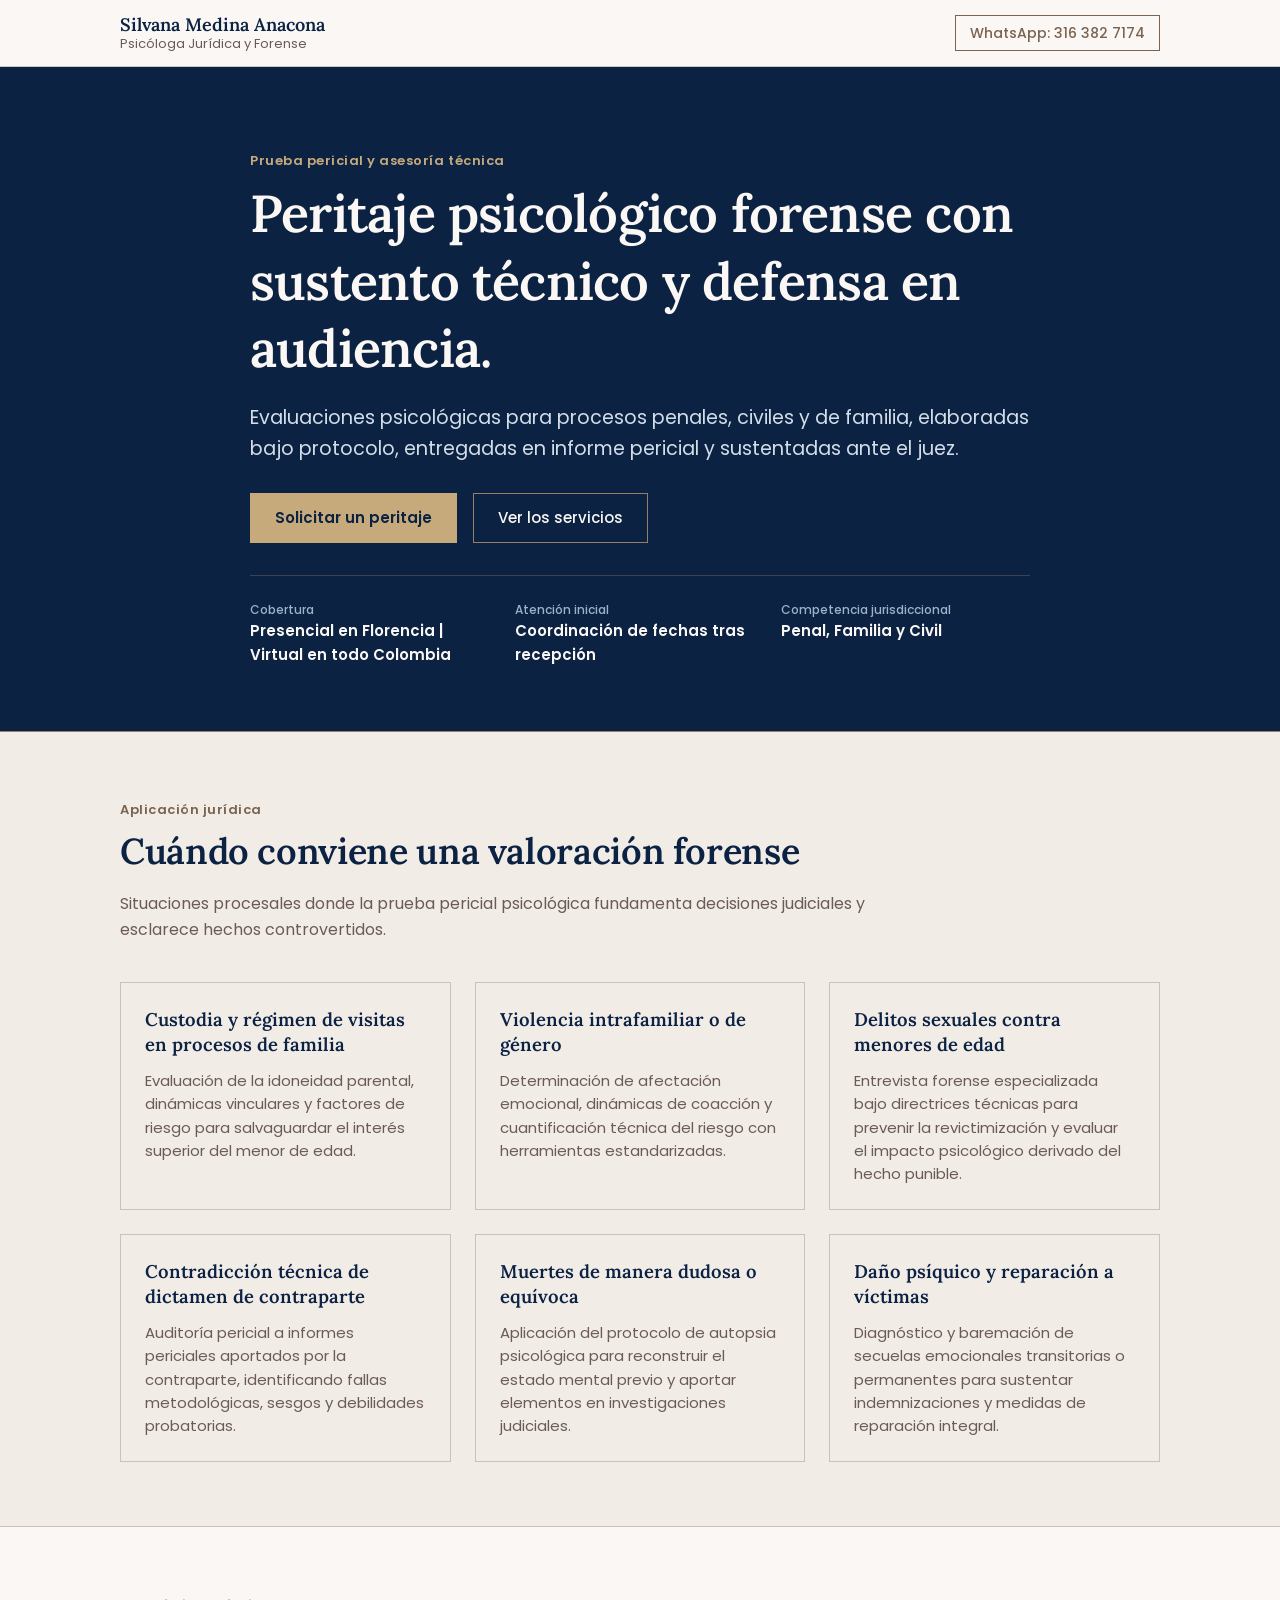
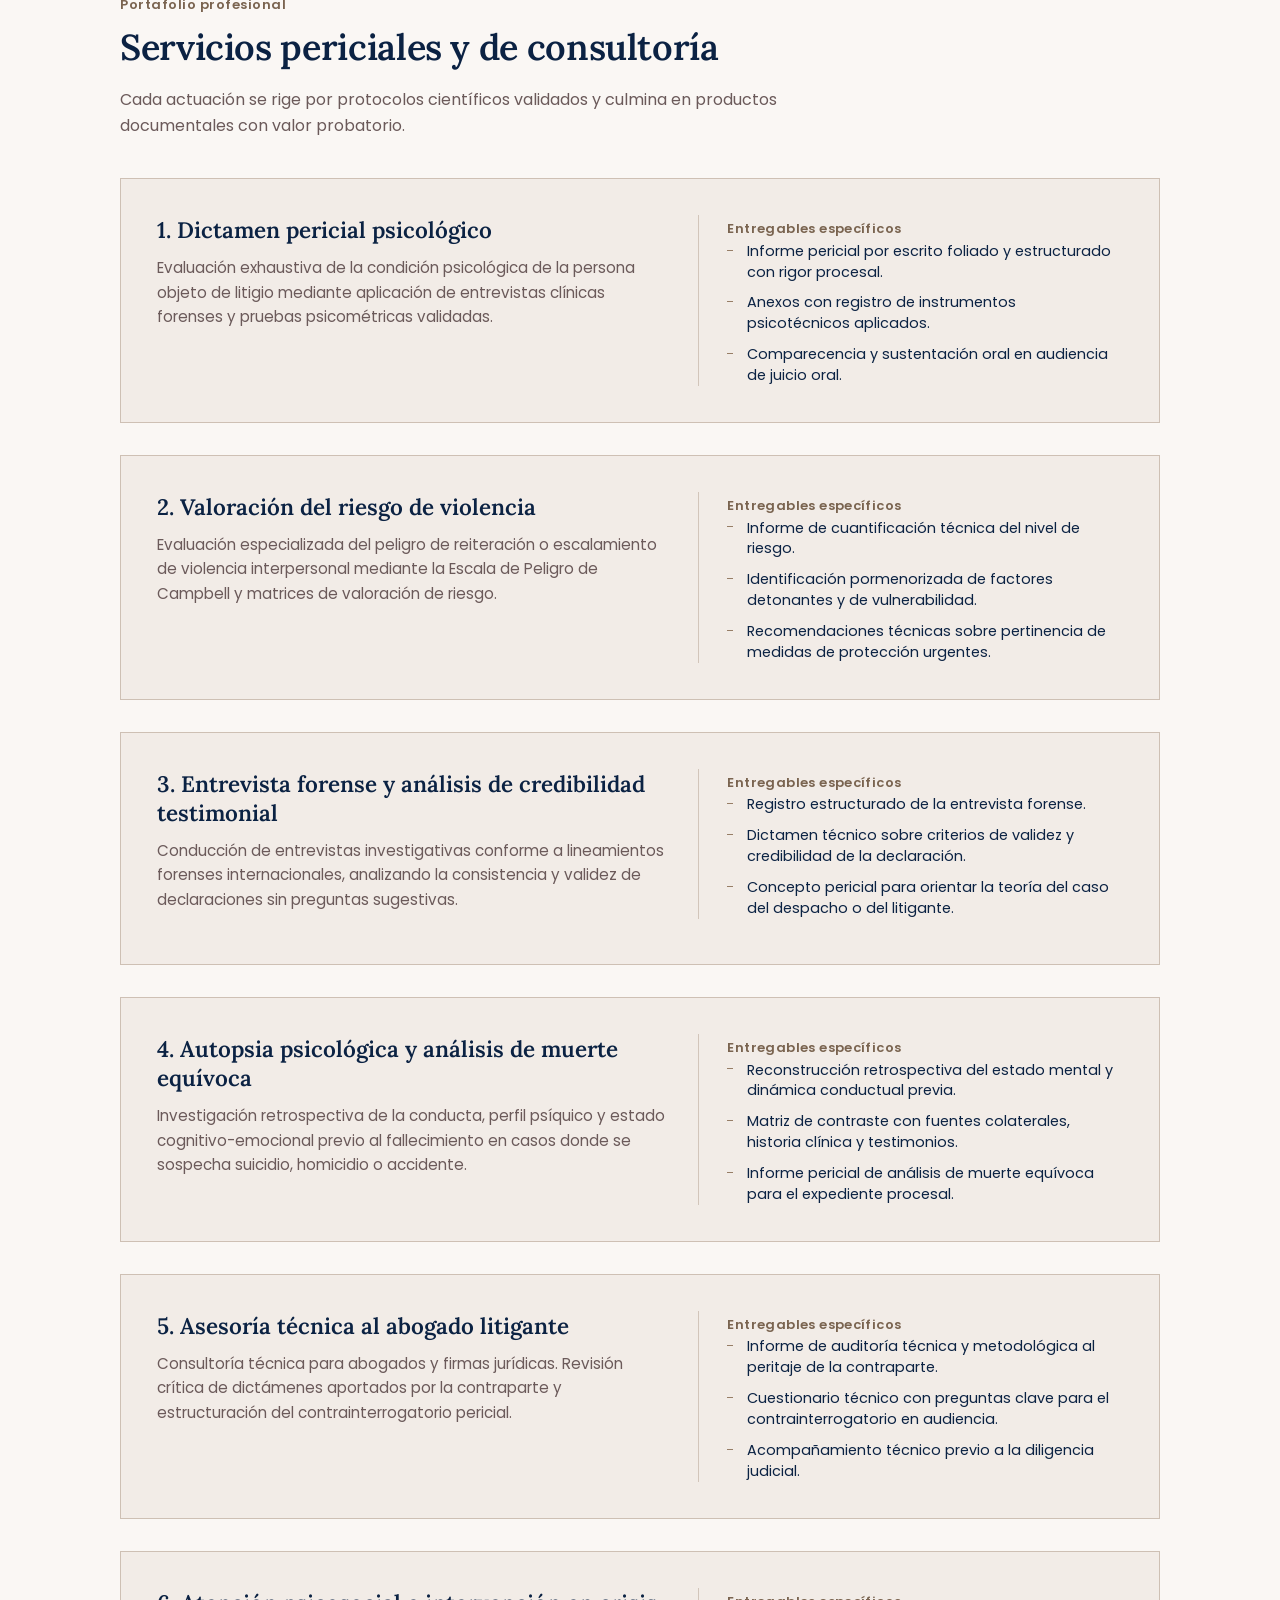
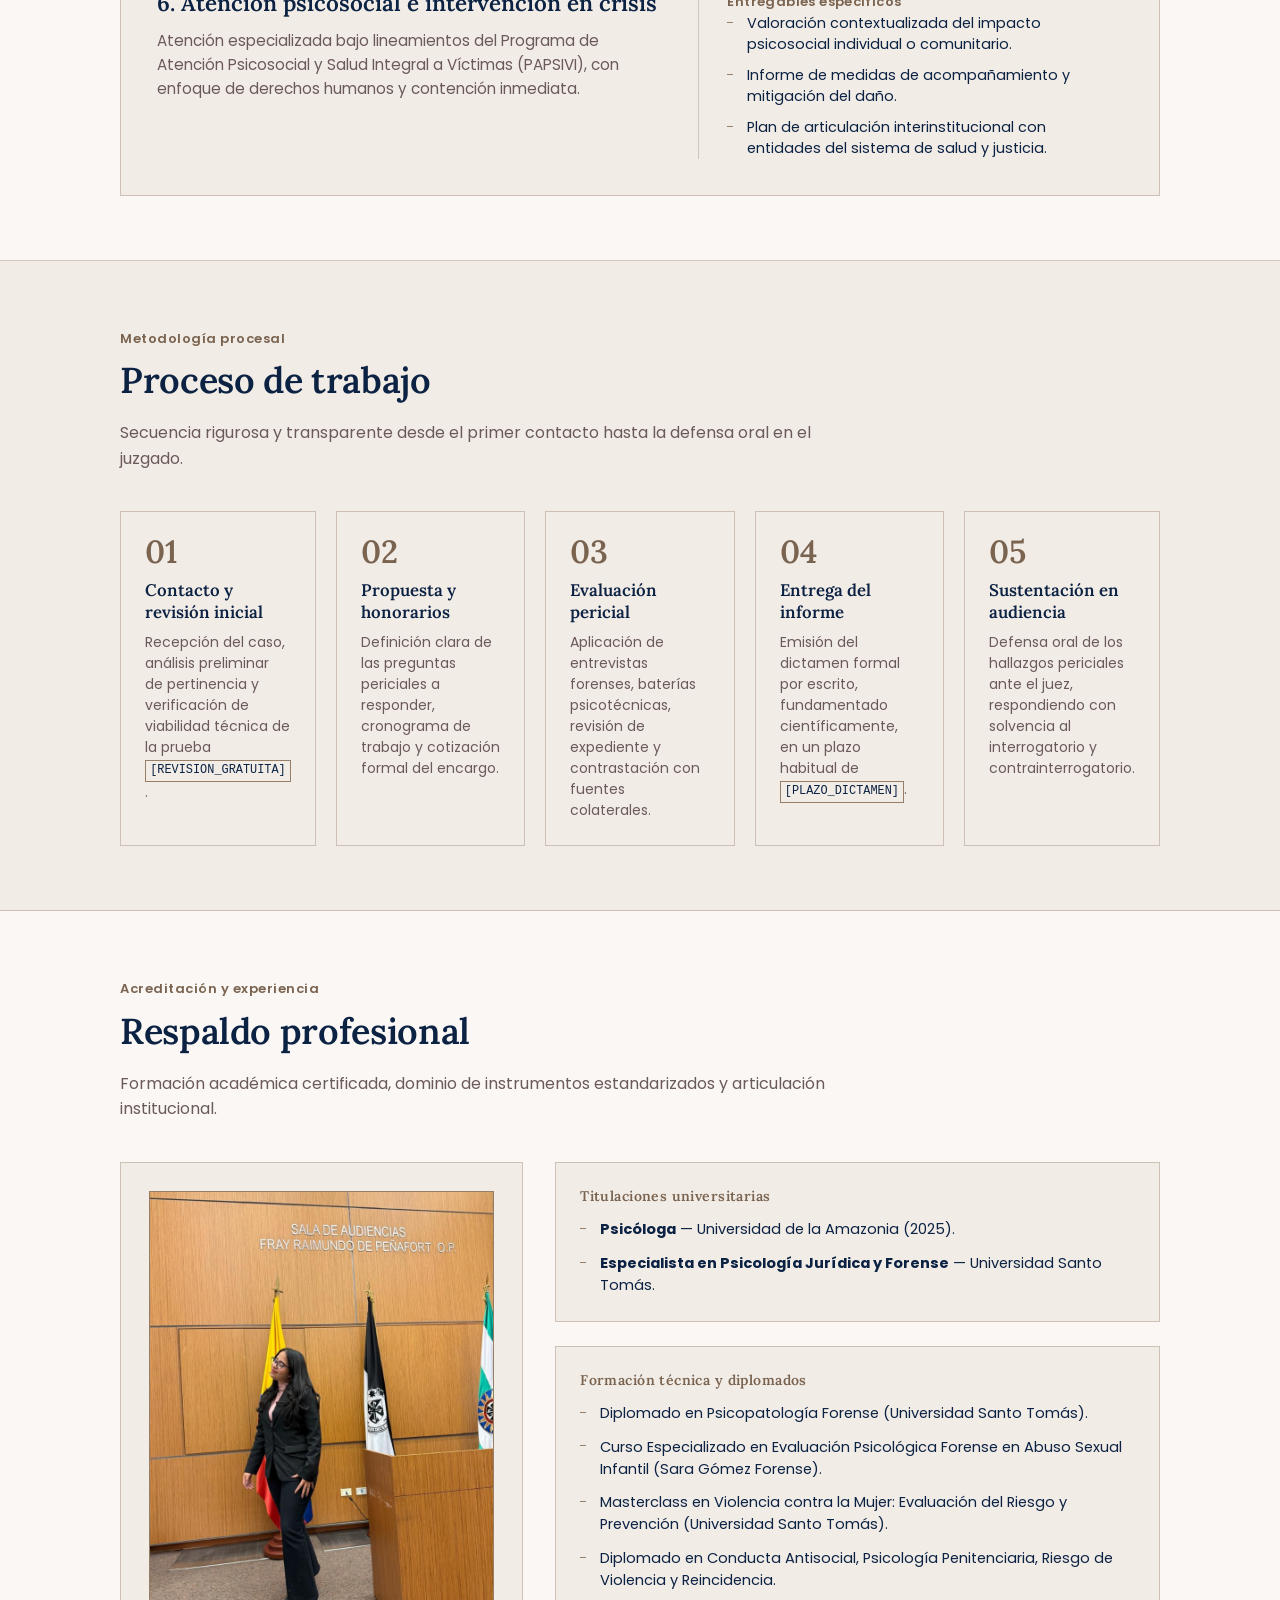
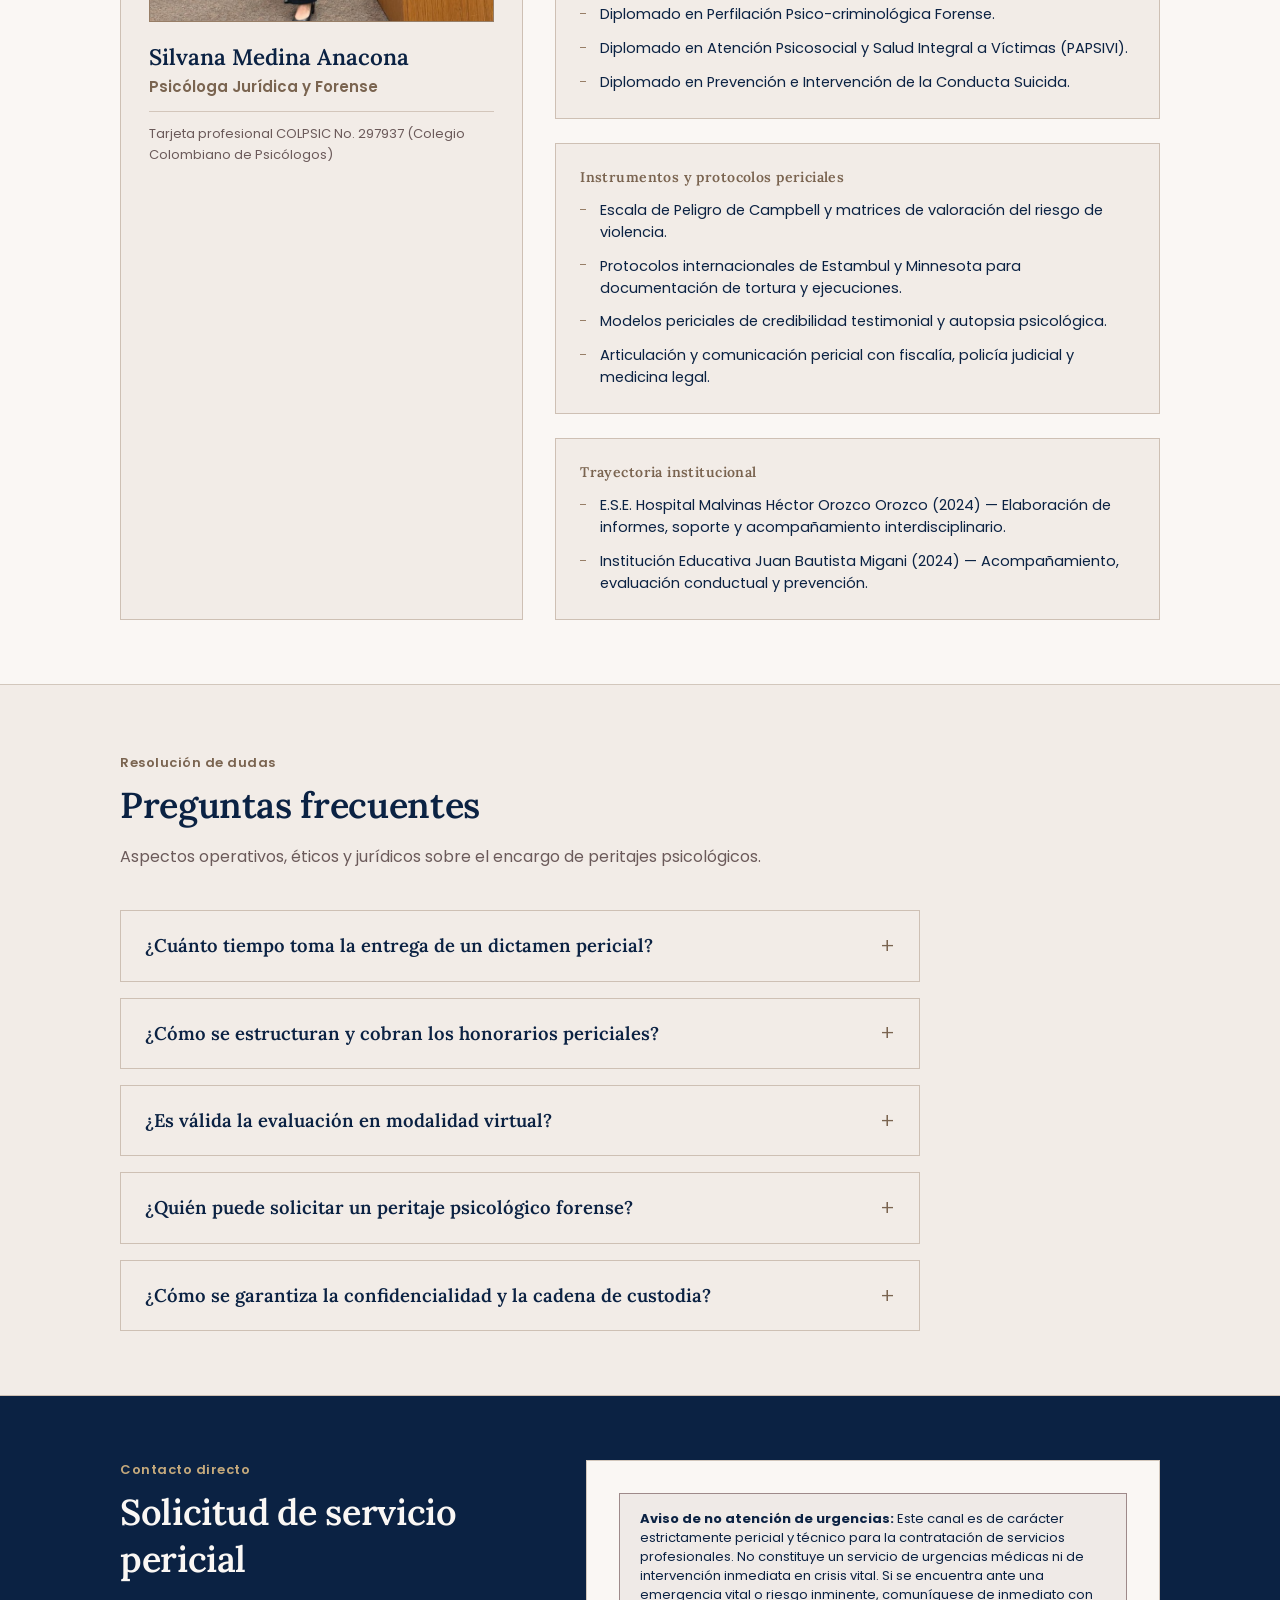
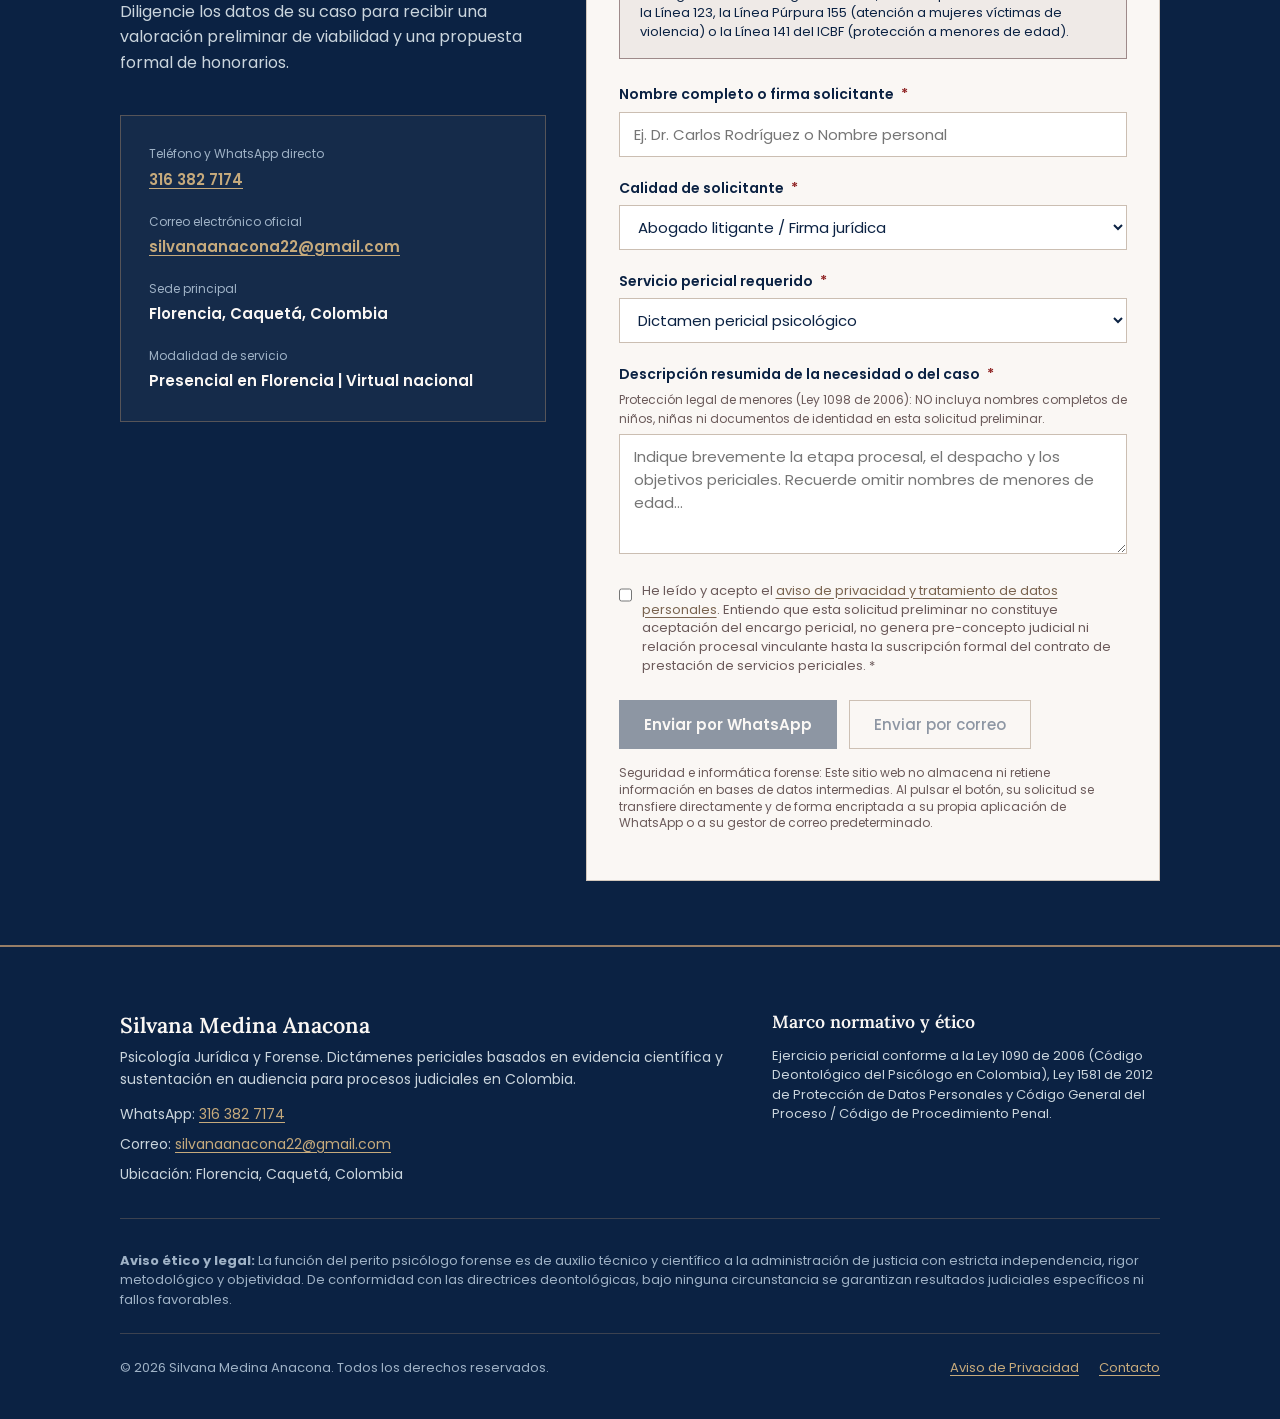
==== commit d65f6279: "style: update initial contact response in hero section" ====
--- a/index.html
+++ b/index.html
@@ -156,8 +156,8 @@
             <span class="meta-value">Presencial en Florencia | Virtual en todo Colombia</span>
           </div>
           <div class="meta-item">
-            <span class="meta-label">Tiempo de respuesta</span>
-            <span class="meta-value"><span class="pending-placeholder">[TIEMPO_RESPUESTA]</span></span>
+            <span class="meta-label">Atención inicial</span>
+            <span class="meta-value">Coordinación de fechas tras recepción</span>
           </div>
           <div class="meta-item">
             <span class="meta-label">Competencia jurisdiccional</span>
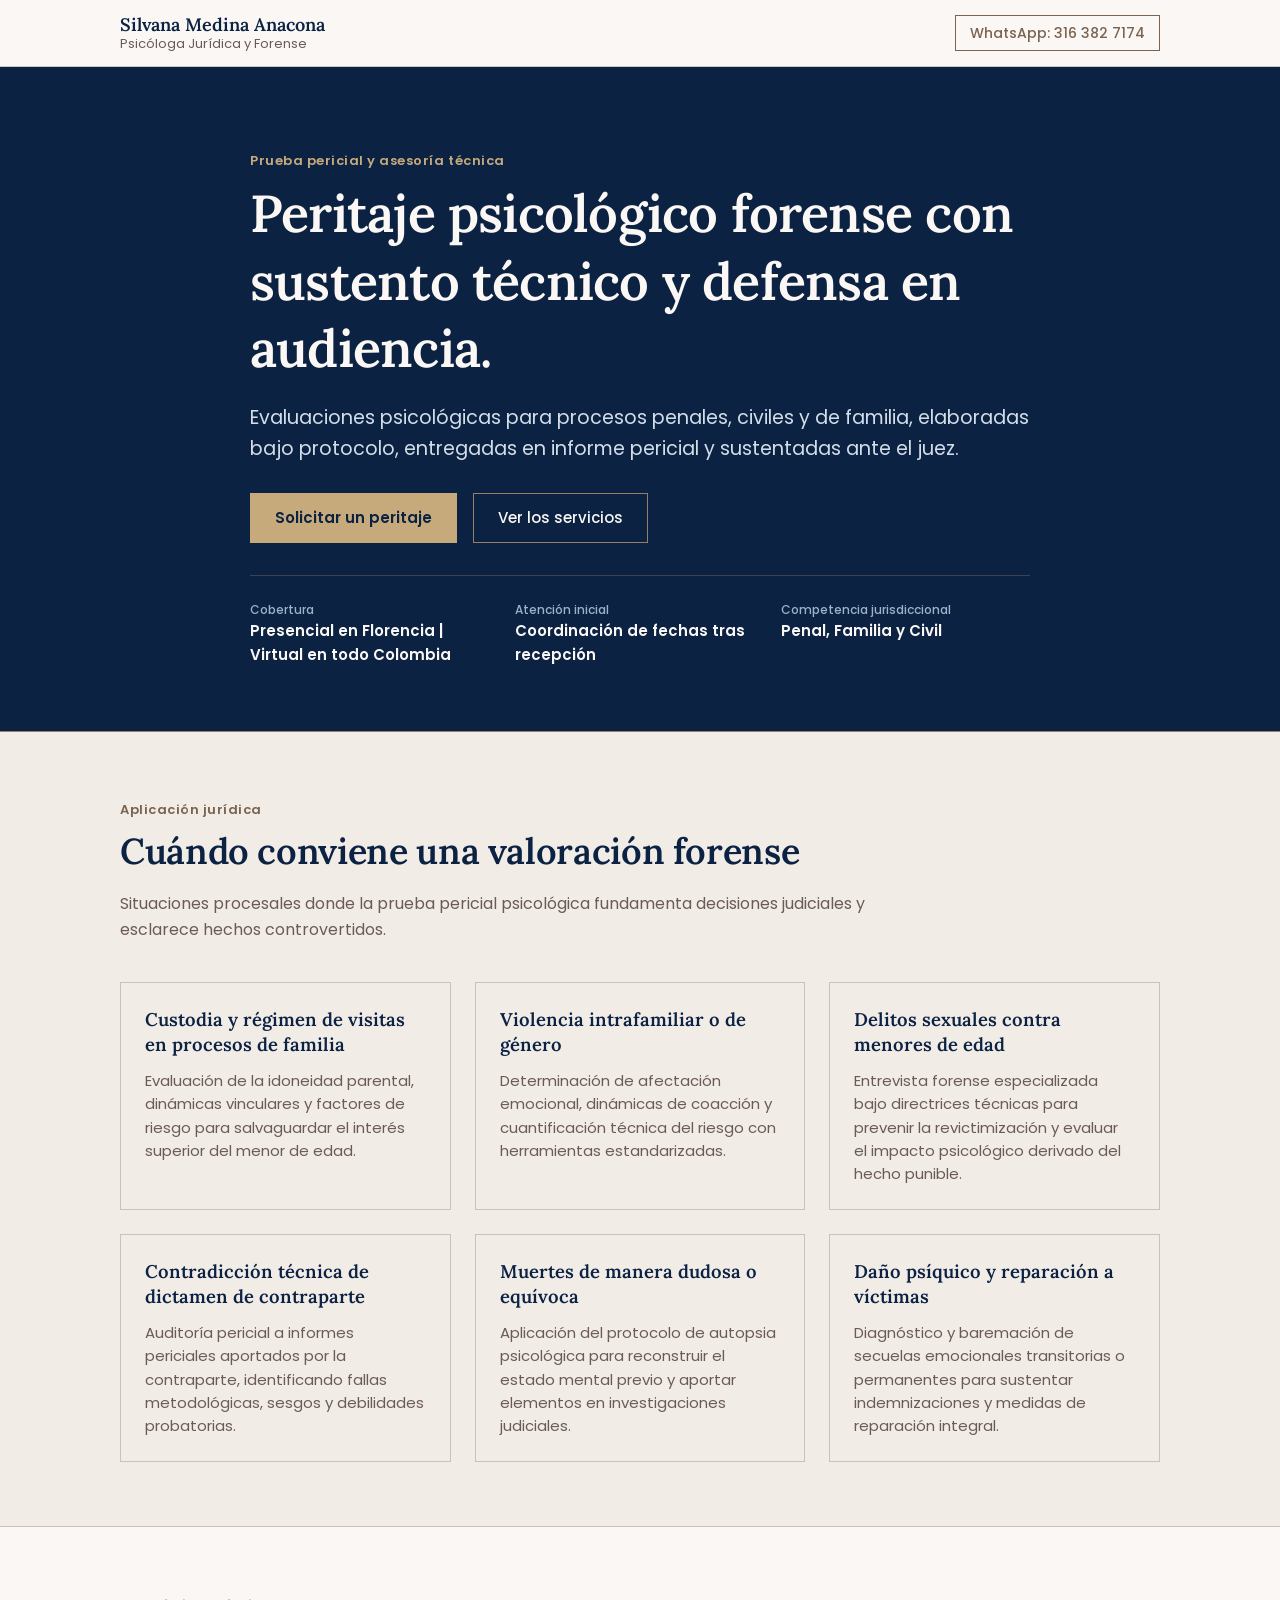
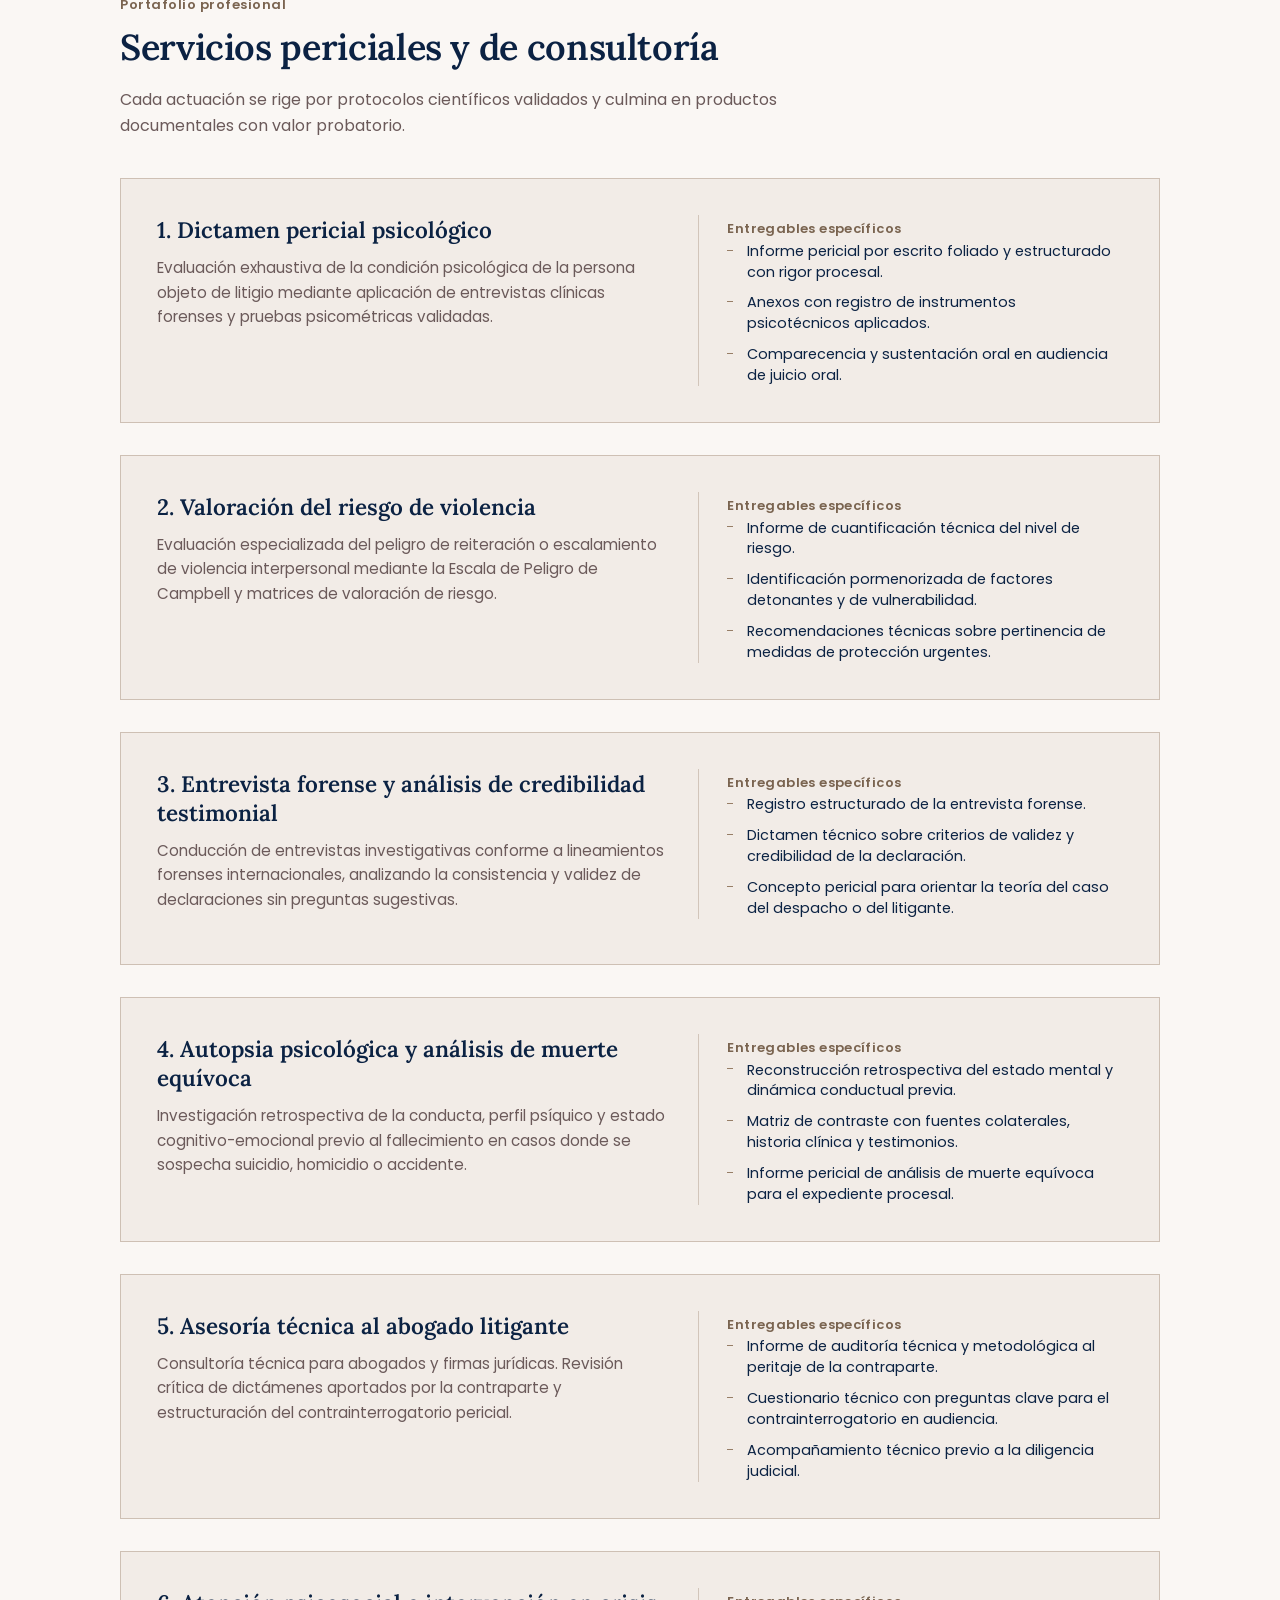
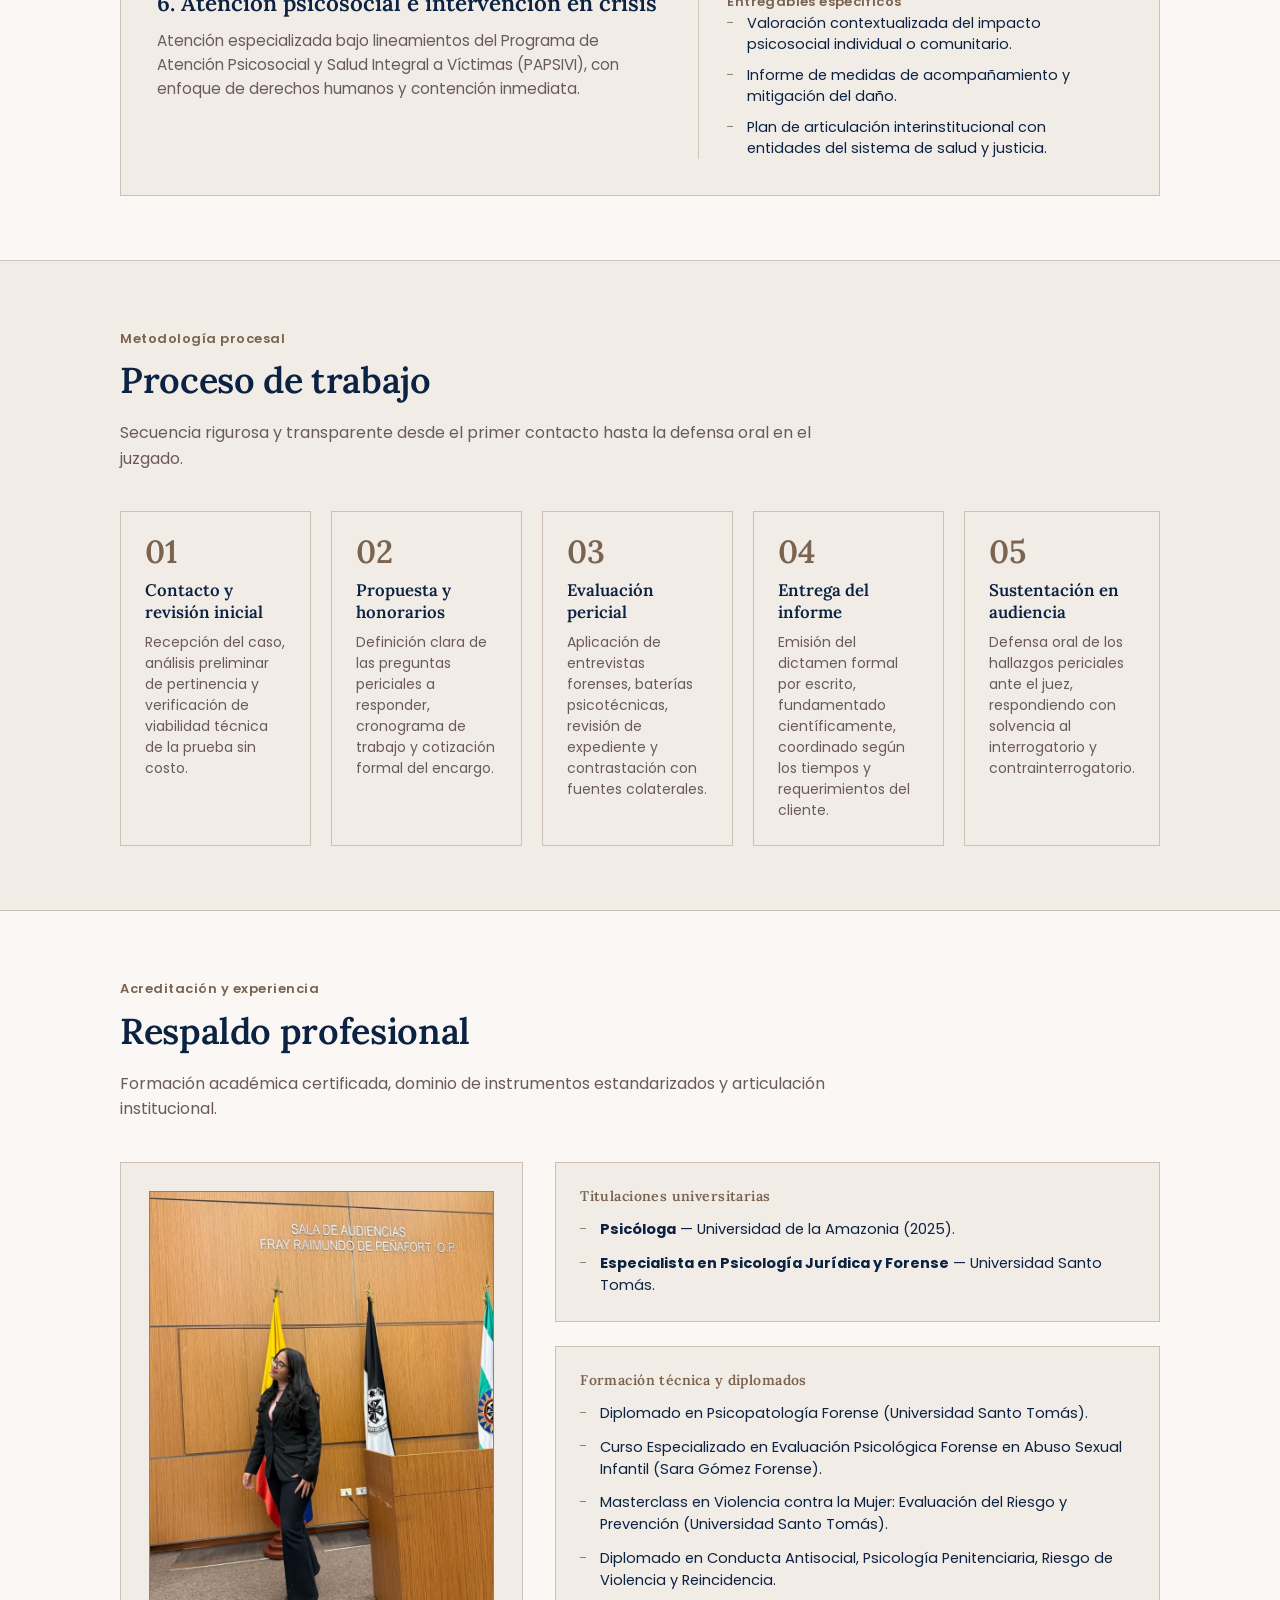
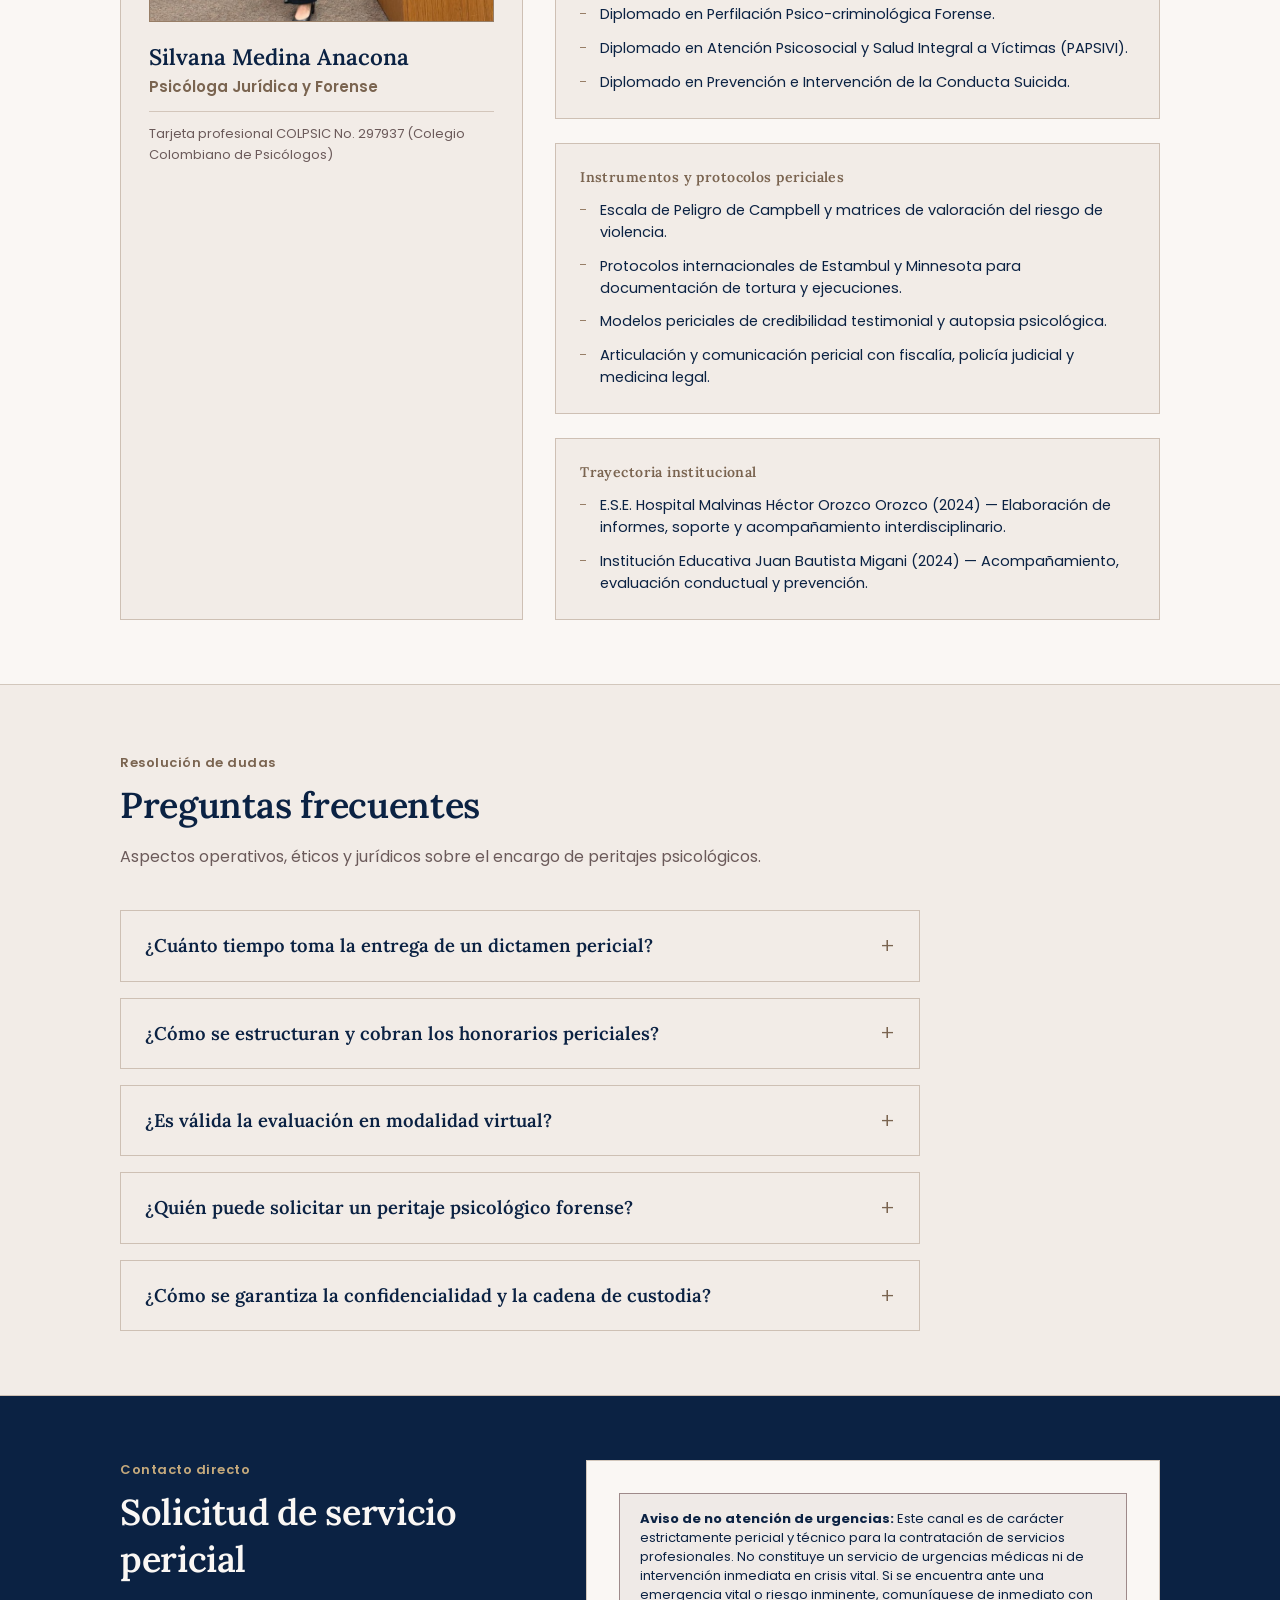
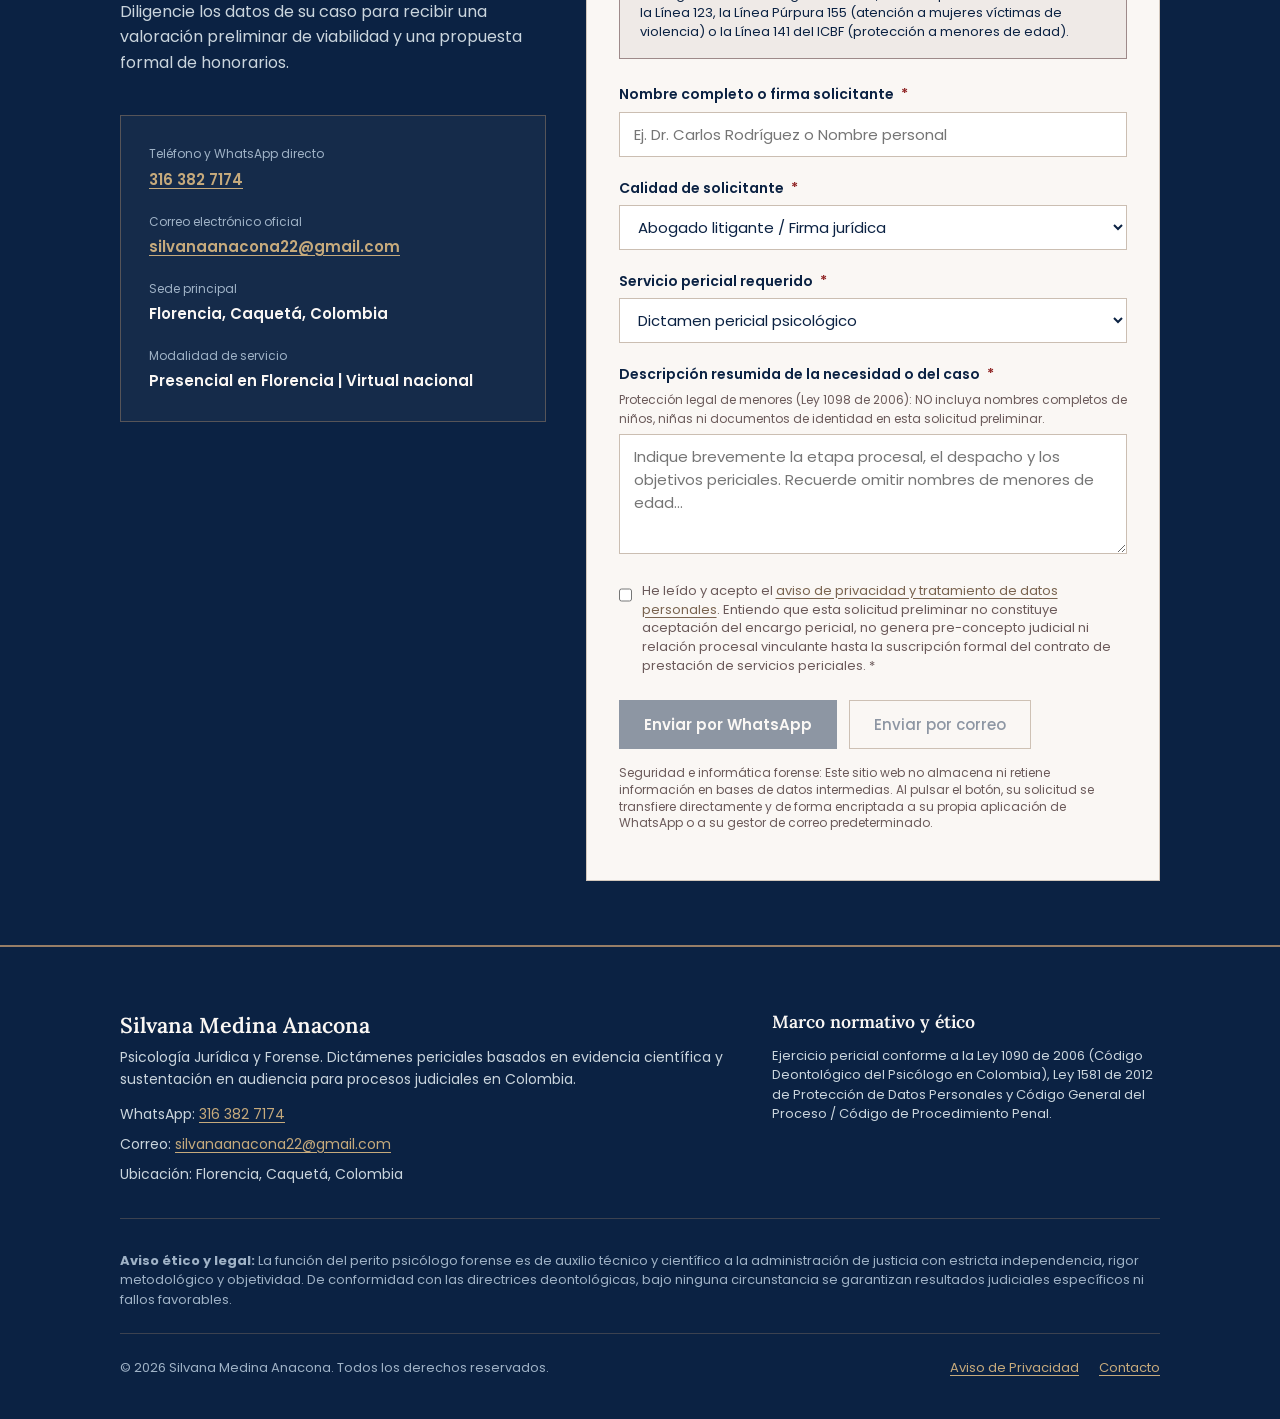
==== commit 55874b12: "feat: complete initial review and delivery terms content" ====
--- a/index.html
+++ b/index.html
@@ -334,7 +334,7 @@
             <span class="process-number">01</span>
             <h3 class="process-title">Contacto y revisión inicial</h3>
             <p class="process-desc">Recepción del caso, análisis preliminar de pertinencia y verificación de viabilidad
-              técnica de la prueba <span class="pending-placeholder">[REVISION_GRATUITA]</span>.</p>
+              técnica de la prueba sin costo.</p>
           </li>
           <li class="process-step">
             <span class="process-number">02</span>
@@ -351,8 +351,8 @@
           <li class="process-step">
             <span class="process-number">04</span>
             <h3 class="process-title">Entrega del informe</h3>
-            <p class="process-desc">Emisión del dictamen formal por escrito, fundamentado científicamente, en un plazo
-              habitual de <span class="pending-placeholder">[PLAZO_DICTAMEN]</span>.</p>
+            <p class="process-desc">Emisión del dictamen formal por escrito, fundamentado científicamente, coordinado
+              según los tiempos y requerimientos del cliente.</p>
           </li>
           <li class="process-step">
             <span class="process-number">05</span>
@@ -445,10 +445,9 @@
           <details class="faq-item">
             <summary class="faq-summary">¿Cuánto tiempo toma la entrega de un dictamen pericial?</summary>
             <div class="faq-body">
-              <p>El plazo estándar habitual es de <span class="pending-placeholder">[PLAZO_DICTAMEN]</span> contados a
-                partir de la finalización de las sesiones de evaluación y la recepción completa del expediente procesal.
-                En solicitudes urgentes con términos judiciales próximos, se evalúa un cronograma prioritario en la
-                propuesta técnica inicial.</p>
+              <p>El plazo de entrega se coordina de manera concertada según los tiempos y necesidades del cliente, en
+                consonancia con los términos procesales del caso, contados a partir de la finalización de las sesiones de
+                evaluación y la recepción completa del expediente procesal.</p>
             </div>
           </details>
 
